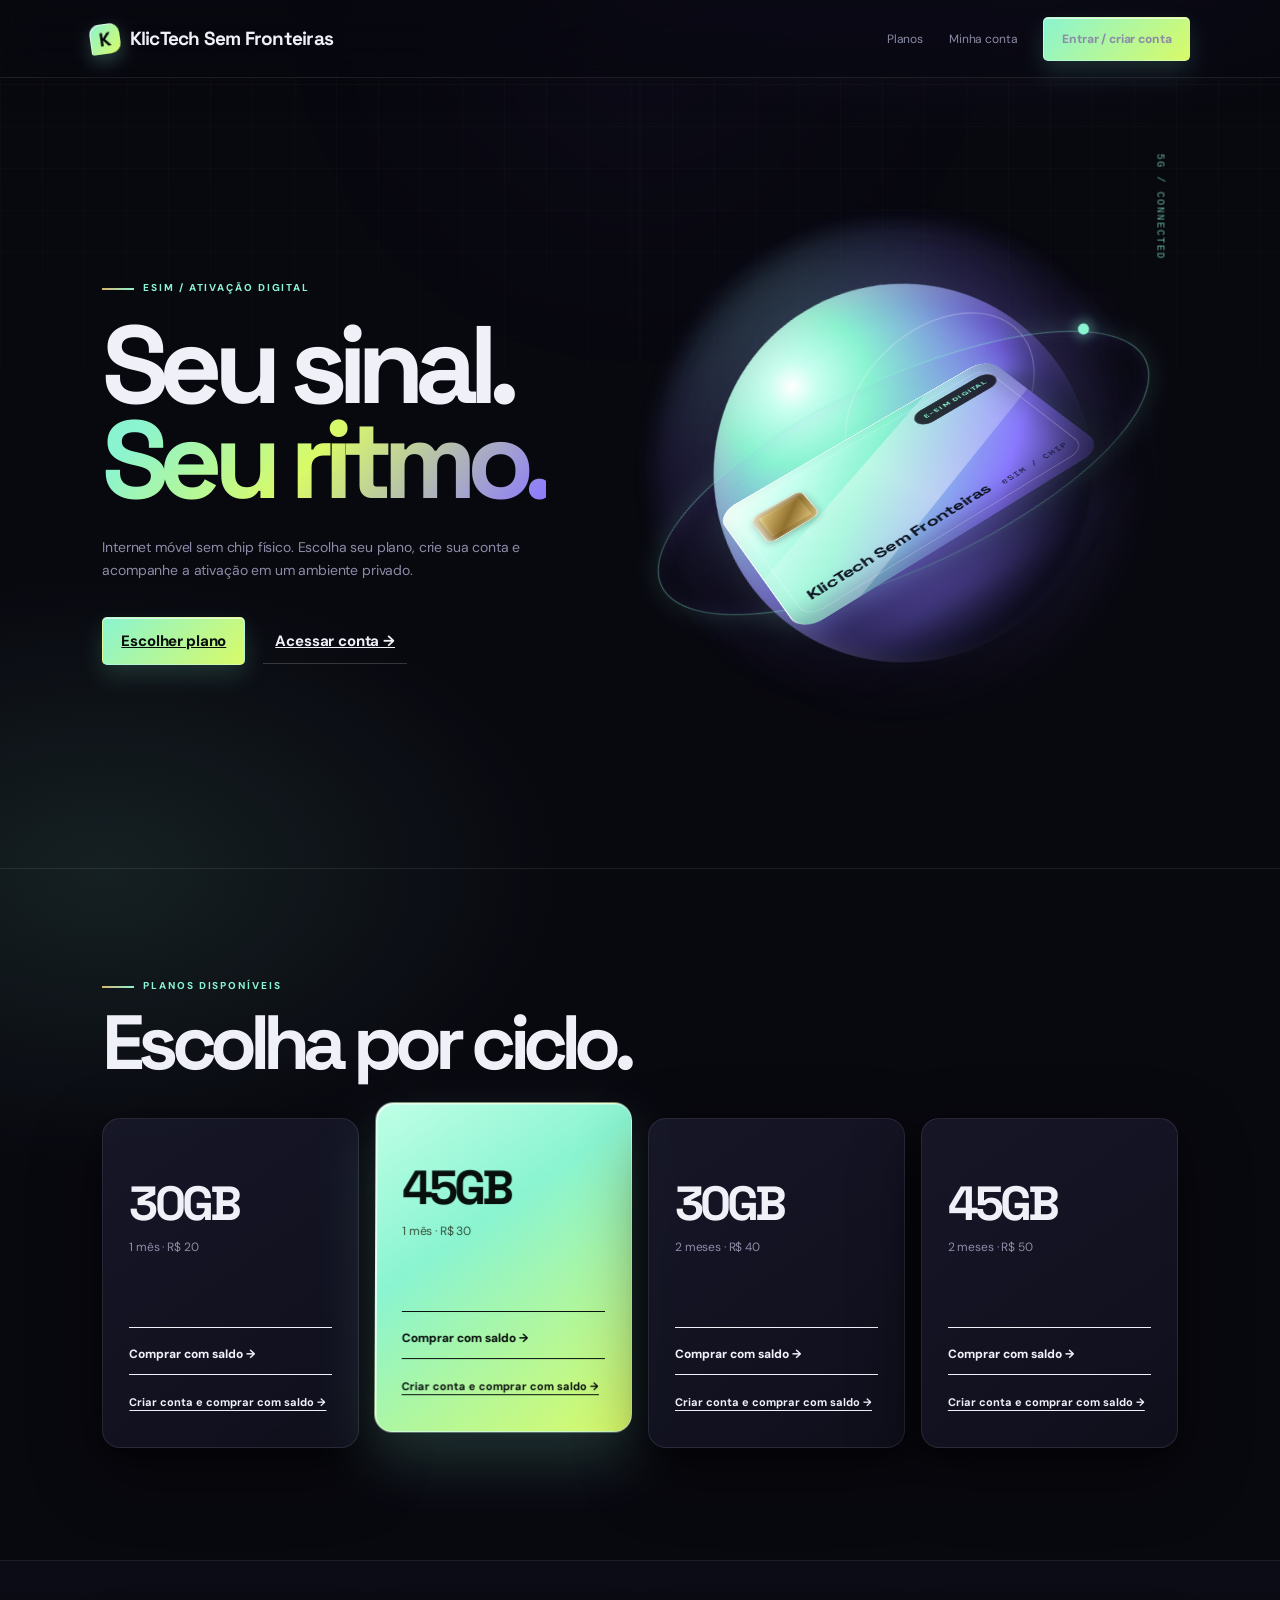
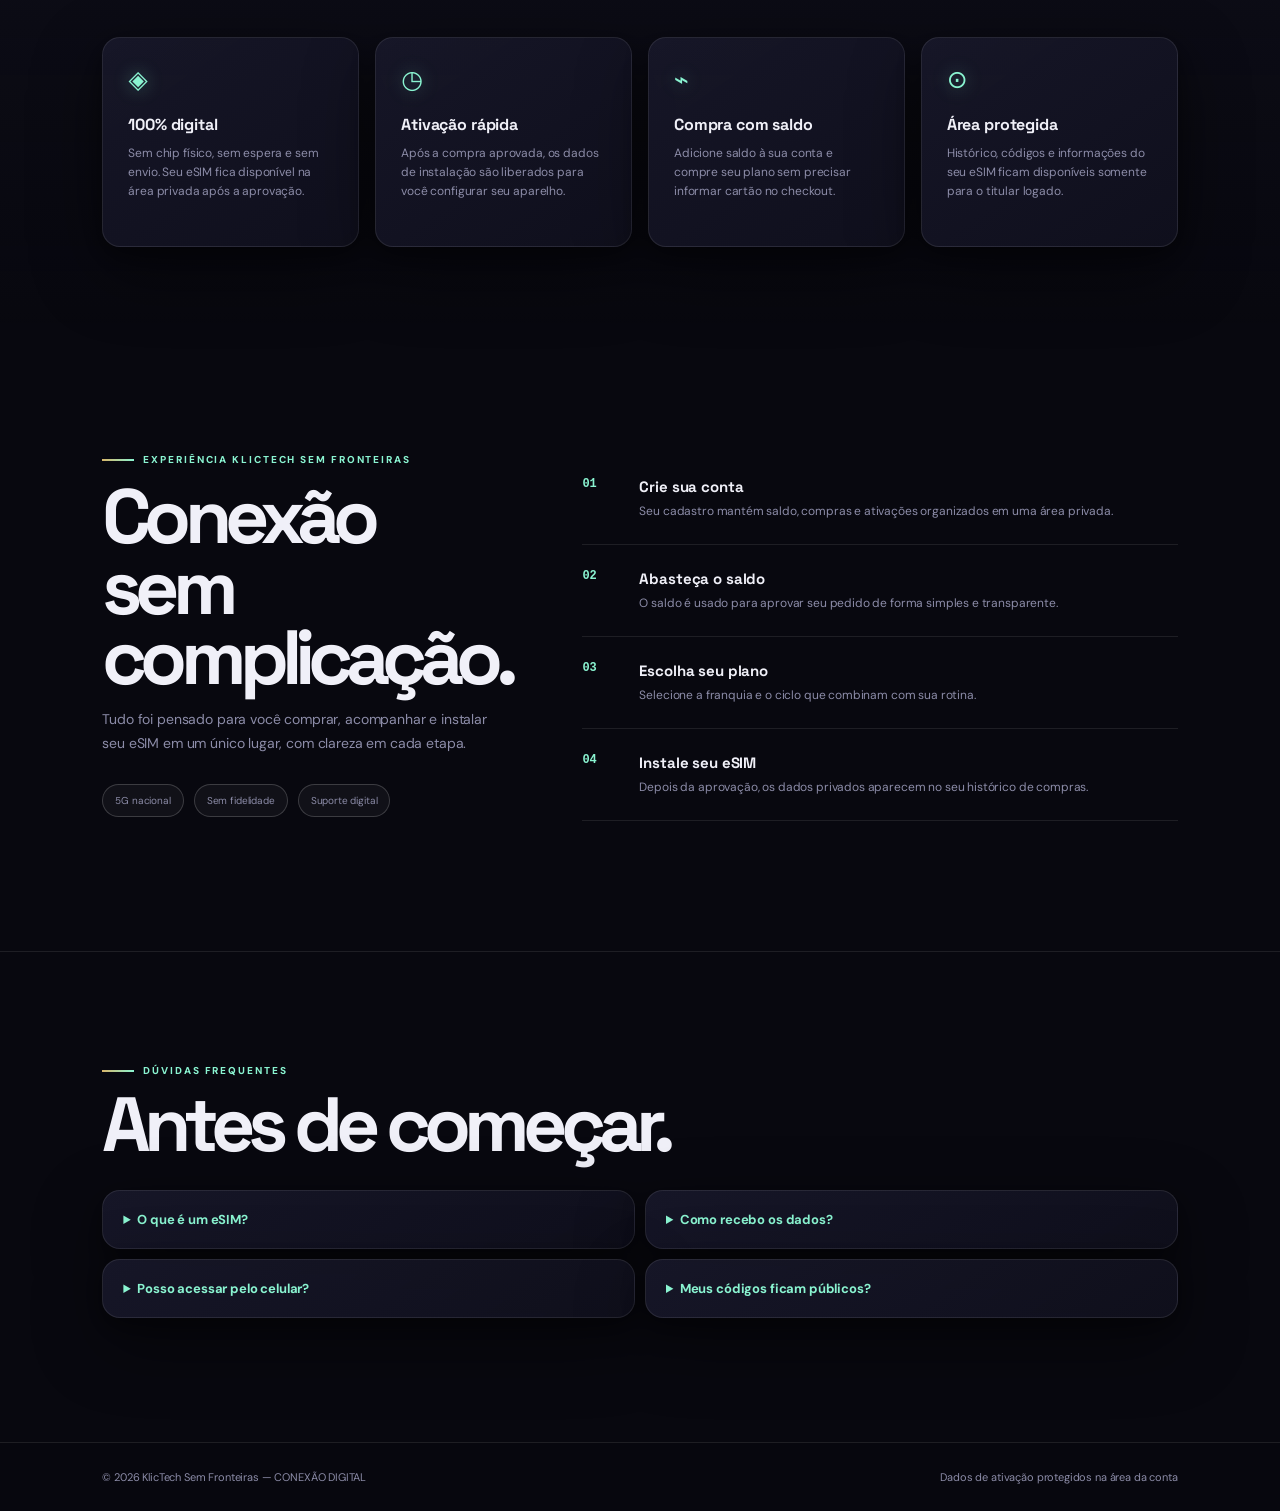
==== static/index.html @ 96c454c0 "Add files via upload" ====
<!doctype html>
<html lang="pt-BR"><head><meta charset="utf-8"><meta name="viewport" content="width=device-width,initial-scale=1"><title>KlicTech Sem Fronteiras — eSIM digital</title><style>
:root{--bg:#070908;--panel:#101511;--line:#283329;--ink:#edf2e7;--muted:#89948a;--acid:#74f7d0;--red:#ff7a9a}*{box-sizing:border-box}body{margin:0;background:radial-gradient(circle at 75% 20%,#283b1833,transparent 35%),var(--bg);color:var(--ink);font:15px Arial,sans-serif;overflow-x:hidden}body:before{content:"";position:fixed;inset:0;pointer-events:none;opacity:.07;background-image:url("data:image/svg+xml,%3Csvg xmlns='http://www.w3.org/2000/svg' width='120' height='120'%3E%3Cfilter id='n'%3E%3CfeTurbulence baseFrequency='.8' numOctaves='3'/%3E%3C/filter%3E%3Crect width='100%25' height='100%25' filter='url(%23n)'/%3E%3C/svg%3E")}a,button{color:inherit}button{cursor:pointer;border:0}.nav{height:76px;border-bottom:1px solid var(--line);display:flex;align-items:center;justify-content:space-between;padding:0 7%;background:#070908df;backdrop-filter:blur(15px);position:sticky;top:0;z-index:3}.brand{font-size:20px;font-weight:800;text-decoration:none}.mark{display:inline-grid;place-items:center;background:var(--acid);color:#070908;width:28px;height:28px;border-radius:8px 8px 8px 2px;margin-right:9px;transform:rotate(-8deg)}.links{display:flex;gap:24px;align-items:center}.links a{font-size:12px;text-decoration:none;color:var(--muted)}.pill,.cta{background:var(--acid);color:#070908;padding:13px 18px;border-radius:5px;font-weight:800}.hero{max-width:1400px;min-height:660px;margin:auto;padding:80px 8%;display:grid;grid-template-columns:.9fr 1.1fr;align-items:center;gap:50px}.kicker{color:var(--acid);font-size:11px;letter-spacing:.18em;font-weight:800}.kicker:before{content:"";display:inline-block;width:26px;height:2px;background:var(--red);vertical-align:middle;margin-right:9px}h1{font-size:clamp(55px,8vw,120px);line-height:.88;letter-spacing:-.09em;margin:26px 0}.hero p{max-width:420px;color:var(--muted);line-height:1.7}.actions{display:flex;gap:13px;margin-top:30px}.ghost{background:none;border-bottom:1px solid var(--ink);padding:12px;font-weight:700}.stage{height:470px;position:relative;display:grid;place-items:center;perspective:1100px}.orb{position:absolute;width:390px;height:390px;border-radius:50%;background:radial-gradient(circle at 30% 25%,#f5ffd7,#d9fa68 18%,#6f9026 62%,#17240b);box-shadow:-25px 35px 70px #0009,inset -20px -30px 50px #0a1308}.orbit{position:absolute;width:490px;height:175px;border:1px solid #b5db8150;border-radius:50%;transform:rotate(-25deg)}.card{width:310px;height:198px;border-radius:19px;background:linear-gradient(135deg,#f8fff0,#cbe862 35%,#729126);position:relative;z-index:1;transform:rotateX(58deg) rotateZ(-28deg) rotateY(-18deg);box-shadow:0 40px 25px #0008,inset 1px 1px #fff;animation:float 5s ease-in-out infinite}.chip{position:absolute;left:25px;top:35px;width:60px;height:50px;border:1px solid #203508aa;border-radius:9px;background:#b5cf6b;box-shadow:inset 0 0 0 7px #293c0a30}.card strong{position:absolute;bottom:24px;left:25px;color:#142009;font-size:19px}.card small{position:absolute;right:22px;bottom:25px;color:#1f2f0b}.tag{position:absolute;top:21px;right:12px;background:#10140b;color:var(--acid);padding:7px 10px;border-radius:99px;font-size:9px;font-weight:800}.plans{border-top:1px solid var(--line);padding:85px 8%;max-width:1400px;margin:auto}.plans h2{font-size:clamp(42px,6vw,76px);letter-spacing:-.08em;margin:15px 0 40px}.grid{display:grid;grid-template-columns:repeat(4,1fr);gap:12px}.plan{min-height:250px;padding:22px;background:var(--panel);border:1px solid var(--line);display:flex;flex-direction:column;justify-content:space-between}.plan.featured{background:var(--acid);color:#070908;transform:translateY(-14px)}.plan h3{font-size:38px;letter-spacing:-.08em;margin:28px 0 3px}.plan span{color:var(--muted);font-size:12px}.featured span{color:#43501d}.buy{background:none;border-top:1px solid currentColor;padding:14px 0;text-align:left;font-weight:800}.external-buy{display:block;margin-top:8px;color:inherit;font-size:11px;text-decoration:underline;text-underline-offset:4px}.foot{padding:25px 8%;border-top:1px solid var(--line);color:var(--muted);font-size:11px;display:flex;justify-content:space-between}@keyframes float{50%{transform:rotateX(58deg) rotateZ(-28deg) rotateY(-18deg) translateY(-18px)}}@media(max-width:800px){.hero{grid-template-columns:1fr;padding-top:55px}.stage{order:-1;transform:scale(.8);margin:-50px 0}.grid{grid-template-columns:repeat(2,1fr)}.links a{display:none}}@media(max-width:500px){.grid{grid-template-columns:1fr}.plan.featured{transform:none}.foot{display:block;line-height:2}}
</style>
<style>
.modal-bg{position:fixed;inset:0;z-index:20;display:none;place-items:center;padding:20px;background:rgba(0,0,0,.58);backdrop-filter:blur(11px)}
.modal-bg.open{display:grid}.modal{width:min(94vw,470px);max-height:92vh;overflow:auto;background:rgba(16,21,17,.96);border:1px solid #b5db8166;border-radius:18px;padding:28px;box-shadow:0 30px 90px #000b;position:relative;animation:pop .2s ease-out}.close{position:absolute;right:16px;top:12px;background:none;color:var(--muted);font-size:26px}.modal h2{font-size:30px;letter-spacing:-.06em;margin:12px 0 7px}.modal p{color:var(--muted);line-height:1.5;font-size:13px}.tabs{display:flex;gap:20px;border-bottom:1px solid var(--line);margin:20px 0 16px}.tab{background:none;padding:10px 0;color:var(--muted);font-weight:800;border-bottom:2px solid transparent}.tab.active{color:var(--acid);border-color:var(--acid)}.auth-form{display:grid;gap:9px}.auth-form label{font-size:11px;color:var(--muted);font-weight:700;margin-top:4px}.auth-form input{width:100%;padding:13px;background:#080b09;border:1px solid var(--line);border-radius:5px;color:var(--ink);outline:0}.auth-form input:focus{border-color:var(--acid)}.auth-form button{padding:14px;background:var(--acid);color:#070908;font-weight:800;border-radius:5px;margin-top:8px}.auth-error{display:none;color:var(--red)!important;margin:10px 0 0}.client-dashboard{display:none}.client-dashboard .balance{padding:15px;background:#080b09;border:1px solid var(--line);color:var(--acid);font-size:21px;font-weight:800}.client-dashboard .purchase{border-top:1px solid var(--line);padding:15px 0}.client-dashboard .codes{margin-top:10px;background:#080b09;padding:12px;overflow:auto;font:11px monospace;color:var(--acid)}.account-link{color:var(--acid);font-size:12px;font-weight:800;background:none;padding:0}@keyframes pop{from{opacity:0;transform:translateY(10px) scale(.98)}to{opacity:1;transform:none}}@media(max-width:500px){.modal{padding:22px}}
</style>

<style>
.client-dashboard{display:none}.modal.client-logged{width:min(96vw,980px);padding:0;background:#0d120e}.modal.client-logged .kicker,.modal.client-logged #client-modal-title,.modal.client-logged #client-modal-desc{display:none}.client-shell{min-height:520px}.client-topbar{display:flex;align-items:center;justify-content:space-between;gap:18px;padding:20px 25px;border-bottom:1px solid var(--line);background:rgba(217,250,104,.06)}.client-brandline{display:flex;align-items:center;gap:12px}.client-avatar{width:42px;height:42px;border-radius:50%;background:var(--acid);color:#070908;display:grid;place-items:center;font-weight:800}.client-topbar h2{font-size:18px;margin:0}.client-topbar small{color:var(--muted)}.client-balance-top{background:#070908;border:1px solid #b5db8155;border-radius:9px;padding:9px 14px;text-align:right}.client-balance-top small{display:block;font-size:10px}.client-balance-top strong{color:var(--acid);font-size:20px}.client-logout{background:none;color:var(--muted);font-size:11px;font-weight:800}.client-content{padding:25px}.client-welcome{display:flex;align-items:end;justify-content:space-between;margin-bottom:20px}.client-welcome h3{font-size:27px;letter-spacing:-.06em;margin:3px 0}.client-welcome p{color:var(--muted);margin:0;font-size:12px}.client-action{background:var(--acid);color:#070908;padding:11px 14px;border-radius:5px;font-size:11px;font-weight:800}.client-stats{display:grid;grid-template-columns:repeat(3,1fr);gap:12px;margin-bottom:24px}.client-stat{background:#111811;border:1px solid var(--line);padding:16px;border-radius:9px}.client-stat small{display:block;color:var(--muted);font-size:10px;text-transform:uppercase;letter-spacing:.08em}.client-stat strong{display:block;font-size:22px;margin-top:9px}.client-stat strong.acid{color:var(--acid)}.client-section-title{display:flex;justify-content:space-between;align-items:center;border-bottom:1px solid var(--line);padding-bottom:12px}.client-section-title h4{margin:0;font-size:15px}.client-section-title span{color:var(--muted);font-size:11px}.client-history{display:grid;gap:10px;margin-top:10px}.client-purchase-card{background:#111811;border:1px solid var(--line);border-radius:9px;padding:16px}.client-purchase-head{display:flex;justify-content:space-between;gap:12px}.client-purchase-head b{font-size:14px}.client-status{color:var(--acid);font-size:10px;font-weight:800}.client-purchase-meta{display:flex;flex-wrap:wrap;gap:16px;color:var(--muted);font-size:11px;margin:12px 0}.client-purchase-meta b{color:var(--ink)}.client-private-data{border-top:1px solid var(--line);padding-top:12px;margin-top:10px}.client-private-data summary{cursor:pointer;color:var(--acid);font-size:11px;font-weight:800}.client-codes{background:#070908;border:1px solid var(--line);border-radius:5px;padding:12px;margin-top:10px;font:11px/1.6 monospace;color:var(--acid);overflow:auto}.client-empty{border:1px dashed var(--line);padding:25px;text-align:center;color:var(--muted);font-size:12px}.client-close{position:absolute;right:16px;top:12px;z-index:2;background:none;color:var(--muted);font-size:26px}@media(max-width:650px){.modal.client-logged{width:96vw}.client-topbar{padding:16px;align-items:flex-start}.client-balance-top{padding:7px 9px}.client-balance-top strong{font-size:16px}.client-content{padding:18px 16px}.client-welcome{display:block}.client-action{display:inline-block;margin-top:14px}.client-stats{grid-template-columns:1fr}.client-topbar small{display:none}}
</style>
<style>
.client-layout{display:grid;grid-template-columns:190px 1fr;min-height:560px}.client-side{background:#090d0a;border-right:1px solid var(--line);padding:20px 12px}.client-side-title{font-size:10px;color:var(--muted);letter-spacing:.14em;margin:3px 10px 15px}.client-nav{display:grid;gap:5px}.client-nav button{background:none;color:var(--muted);padding:11px 10px;text-align:left;border-radius:5px;font-size:11px;font-weight:700}.client-nav button:hover,.client-nav button.active{background:#1a2616;color:var(--acid)}.client-main{min-width:0}.client-panel{display:none}.client-panel.active{display:block}.client-topbar{position:relative}.client-subtitle{font-size:12px;color:var(--muted);line-height:1.5}.client-list-row{display:flex;justify-content:space-between;gap:12px;border-bottom:1px solid var(--line);padding:14px 0;font-size:12px}.client-list-row small{color:var(--muted)}.client-settings{display:grid;gap:10px;max-width:500px}.client-settings label{font-size:11px;color:var(--muted);font-weight:700}.client-settings input{padding:12px;background:#070908;border:1px solid var(--line);border-radius:5px;color:var(--ink)}.client-muted-box{background:#111811;border:1px solid var(--line);padding:17px;border-radius:8px;color:var(--muted);font-size:12px;line-height:1.6}@media(max-width:650px){.client-layout{grid-template-columns:1fr}.client-side{border-right:0;border-bottom:1px solid var(--line);padding:10px 12px}.client-side-title{display:none}.client-nav{display:flex;overflow:auto}.client-nav button{white-space:nowrap}.client-content{padding:18px 16px}}
</style><style>
/* index pública expandida */
.info-band{border-top:1px solid var(--line);background:#0b100c;padding:55px 8%}.info-grid{max-width:1240px;margin:auto;display:grid;grid-template-columns:repeat(4,1fr);gap:14px}.info-card{border:1px solid var(--line);padding:21px;background:#101611;border-radius:9px}.info-card .icon{font-size:25px;color:var(--acid);margin-bottom:18px}.info-card h3{margin:0 0 9px;font-size:16px}.info-card p{margin:0;color:var(--muted);font-size:12px;line-height:1.6}.story{max-width:1240px;margin:auto;padding:90px 8%;display:grid;grid-template-columns:.75fr 1.25fr;gap:70px}.story h2{font-size:clamp(38px,5vw,65px);line-height:.92;letter-spacing:-.08em;margin:15px 0}.story-copy{color:var(--muted);line-height:1.7;font-size:14px}.step-list{display:grid;gap:19px}.step-item{display:grid;grid-template-columns:42px 1fr;gap:15px;border-bottom:1px solid var(--line);padding-bottom:17px}.step-no{color:var(--acid);font:12px monospace}.step-item h3{margin:0 0 6px;font-size:15px}.step-item p{margin:0;color:var(--muted);font-size:12px;line-height:1.5}.faq{border-top:1px solid var(--line);padding:78px 8%;max-width:1240px;margin:auto}.faq h2{font-size:clamp(38px,5vw,62px);letter-spacing:-.08em;margin:12px 0 30px}.faq-grid{display:grid;grid-template-columns:1fr 1fr;gap:10px}.faq details{background:#101611;border:1px solid var(--line);padding:16px;border-radius:7px}.faq summary{cursor:pointer;font-weight:700;font-size:13px}.faq details p{color:var(--muted);font-size:12px;line-height:1.6;margin:13px 0 0}.trust{display:flex;flex-wrap:wrap;gap:10px;margin-top:28px}.trust span{border:1px solid var(--line);padding:9px 12px;border-radius:99px;color:var(--muted);font-size:10px}
/* área logada ocupando a index inteira */
.client-app{display:none;position:fixed;inset:0;z-index:50;background:#080c09;color:var(--ink);overflow:auto}.client-app.open{display:block}.client-app-shell{min-height:100%;display:grid;grid-template-columns:235px 1fr}.client-app-side{background:#0b110c;border-right:1px solid var(--line);padding:22px 14px;display:flex;flex-direction:column}.client-app-logo{font-weight:800;font-size:19px;margin:0 10px 38px}.client-app-logo span{display:inline-grid;place-items:center;background:var(--acid);color:#070908;width:27px;height:27px;border-radius:8px 8px 8px 2px;margin-right:8px}.client-app-side small{color:var(--muted);font-size:9px;letter-spacing:.15em;margin:0 10px 12px}.client-app-nav{display:grid;gap:5px}.client-app-nav button{background:none;text-align:left;color:var(--muted);padding:12px 11px;border-radius:6px;font-size:12px;font-weight:700}.client-app-nav button:hover,.client-app-nav button.active{background:#1a2817;color:var(--acid)}.client-app-exit{margin-top:auto;background:none;color:var(--muted);text-align:left;padding:12px 11px;font-weight:700}.client-app-main{min-width:0}.client-app-top{height:78px;border-bottom:1px solid var(--line);display:flex;align-items:center;justify-content:space-between;padding:0 4%;gap:16px;background:#0b100ce8;backdrop-filter:blur(14px);position:sticky;top:0;z-index:2}.client-app-top h2{font-size:17px;margin:0}.client-app-top small{color:var(--muted);font-size:11px}.client-app-top-right{display:flex;align-items:center;gap:15px}.client-app-balance{background:#050705;border:1px solid #b5db8155;border-radius:7px;padding:8px 13px;text-align:right}.client-app-balance small{display:block;font-size:9px}.client-app-balance strong{display:block;color:var(--acid);font-size:18px;margin-top:4px}.client-app-avatar{width:35px;height:35px;border-radius:50%;display:grid;place-items:center;background:var(--acid);color:#070908;font-weight:800}.client-app-main-content{padding:45px 5%;max-width:1250px}.app-panel{display:none}.app-panel.active{display:block}.app-hero{display:flex;justify-content:space-between;gap:20px;align-items:end;margin-bottom:25px}.app-hero h1{font-size:clamp(38px,5vw,65px);line-height:.9;letter-spacing:-.08em;margin:10px 0}.app-hero p{color:var(--muted);font-size:13px;margin:0}.app-cta{background:var(--acid);color:#070908;padding:12px 15px;border-radius:5px;font-size:11px;font-weight:800}.app-stat-grid{display:grid;grid-template-columns:repeat(3,1fr);gap:12px;margin-bottom:34px}.app-stat{background:#101711;border:1px solid var(--line);padding:19px;border-radius:8px}.app-stat small{color:var(--muted);font-size:10px;text-transform:uppercase;letter-spacing:.1em}.app-stat strong{display:block;margin-top:12px;font-size:25px}.app-stat .acid{color:var(--acid)}.app-heading{border-bottom:1px solid var(--line);padding-bottom:13px;display:flex;justify-content:space-between}.app-heading h3{margin:0;font-size:16px}.app-heading span{font-size:11px;color:var(--muted)}.app-history{display:grid;gap:11px;margin-top:11px}.app-order{background:#101711;border:1px solid var(--line);border-radius:8px;padding:17px}.app-order-head{display:flex;justify-content:space-between;gap:15px}.app-order-head b{font-size:14px}.app-approved{color:var(--acid);font-size:10px;font-weight:800}.app-order-meta{display:flex;gap:28px;flex-wrap:wrap;color:var(--muted);font-size:11px;margin:14px 0}.app-order-meta b{color:var(--ink);display:block;margin-top:4px}.app-order details{border-top:1px solid var(--line);padding-top:12px}.app-order summary{color:var(--acid);cursor:pointer;font-size:11px;font-weight:800}.app-codes{background:#050705;padding:13px;margin-top:10px;color:var(--acid);font:11px/1.6 monospace;overflow:auto}.app-empty{padding:30px;border:1px dashed var(--line);text-align:center;color:var(--muted);font-size:12px}.app-settings{display:grid;gap:10px;max-width:500px}.app-settings label{color:var(--muted);font-size:11px;font-weight:700}.app-settings input{background:#050705;color:var(--ink);border:1px solid var(--line);padding:12px;border-radius:5px}.app-note{background:#101711;border:1px solid var(--line);padding:17px;color:var(--muted);font-size:12px;line-height:1.6;border-radius:7px}
@media(max-width:800px){.info-grid{grid-template-columns:1fr 1fr}.story{grid-template-columns:1fr;gap:30px}.faq-grid{grid-template-columns:1fr}.client-app-shell{grid-template-columns:1fr}.client-app-side{padding:10px 14px;display:block;border-right:0;border-bottom:1px solid var(--line);position:sticky;top:0;z-index:3}.client-app-logo{display:none}.client-app-side small{display:none}.client-app-nav{display:flex;overflow:auto}.client-app-nav button{white-space:nowrap;padding:9px 12px}.client-app-exit{position:absolute;right:10px;top:8px;padding:9px}.client-app-top{height:70px}.app-stat-grid{grid-template-columns:1fr}.app-hero{display:block}.app-cta{display:inline-block;margin-top:15px}}
@media(max-width:500px){.info-grid{grid-template-columns:1fr}.story,.faq{padding:60px 7%}.client-app-main-content{padding:28px 18px}.client-app-top h2{font-size:14px}.client-app-top-right{gap:7px}.client-app-balance{padding:7px 8px}.client-app-balance strong{font-size:15px}.client-app-top small{display:none}}
</style><style>.ddd-slot{display:inline-block;margin:8px 6px 0 0;padding:8px 11px;border:1px solid var(--acid);border-radius:999px;background:transparent;color:var(--acid);cursor:pointer;font-weight:800}.ddd-slot:hover{background:var(--acid);color:#071006}.app-buy-grid{display:grid;grid-template-columns:repeat(2,1fr);gap:12px;margin-top:22px}.app-buy-card{background:#101711;border:1px solid var(--line);padding:18px;border-radius:8px}.app-buy-card.featured{background:var(--acid);color:#070908}.app-buy-card small{font:10px monospace;color:var(--muted)}.app-buy-card.featured small{color:#43501d}.app-buy-card h3{font-size:32px;letter-spacing:-.07em;margin:25px 0 2px}.app-buy-card p{color:var(--muted);font-size:11px}.app-buy-card.featured p{color:#43501d}.app-buy-card strong{display:block;font-size:20px;margin:18px 0}.app-buy-card button{width:100%;padding:11px;background:none;border-top:1px solid currentColor;text-align:left;font-weight:800}.app-buy-card button:hover{color:var(--red)}@media(max-width:600px){.app-buy-grid{grid-template-columns:1fr}}</style><style>.wallet-btn{background:var(--acid);color:#070908;border-radius:5px;padding:9px 12px;font-size:10px;font-weight:800}.wallet-modal{position:fixed;inset:0;z-index:80;display:none;place-items:center;padding:20px;background:#000b;backdrop-filter:blur(8px)}.wallet-modal.open{display:grid}.wallet-box{width:min(94vw,440px);background:#111811;border:1px solid #b5db8166;border-radius:12px;padding:25px;position:relative;box-shadow:0 30px 80px #000}.wallet-box h2{margin:0 0 8px;font-size:25px;letter-spacing:-.06em}.wallet-box p{color:var(--muted);font-size:12px;line-height:1.5}.wallet-box label{display:block;color:var(--muted);font-size:11px;font-weight:700;margin:17px 0 7px}.wallet-box input{width:100%;padding:13px;background:#070908;border:1px solid var(--line);color:var(--ink);border-radius:5px}.wallet-box button.primary{margin-top:12px;width:100%;background:var(--acid);color:#070908;padding:13px;font-weight:800;border-radius:5px}.wallet-close{position:absolute;right:14px;top:10px;background:none;color:var(--muted);font-size:24px}.pix-result{display:none;margin-top:18px}.pix-result code{display:block;background:#070908;border:1px solid var(--line);padding:12px;color:var(--acid);font:10px/1.5 monospace;word-break:break-all}.copy-pix{background:var(--line);color:var(--ink);padding:10px;margin-top:8px;font-size:11px;font-weight:800}.wallet-error{color:var(--red)!important}.wallet-success{color:var(--acid)!important}</style><style>.app-guide{border-top:1px solid var(--line);margin-top:14px;padding-top:14px}.app-guide h4{margin:0 0 12px;color:var(--acid)}.app-guide-grid{display:grid;grid-template-columns:repeat(2,1fr);gap:8px}.app-guide-step{border:1px solid var(--line);padding:10px;border-radius:6px}.app-guide-step b{display:block;margin-bottom:7px}.app-guide-step small{display:block;color:var(--muted);line-height:1.5;margin-top:5px}.app-install-note{background:#2e2714;color:#ffdd7d;border:1px solid #715b23;padding:12px;border-radius:6px;font-size:11px;line-height:1.5;margin-top:10px}@media(max-width:650px){.app-guide-grid{grid-template-columns:1fr}}</style><style>
/* Cards de planos: altura e controles uniformes em todos os ciclos */
.plans .grid{align-items:stretch}
.plans .plan{min-height:318px;height:100%;display:flex;flex-direction:column;justify-content:flex-start;overflow:hidden}
.plans .plan h3{margin-bottom:5px}
.plans .plan span{display:block;min-height:30px}
.plans .plan .buy{display:block;width:100%;margin-top:auto;min-height:48px;background:transparent!important;color:inherit!important;border:0;border-top:1px solid currentColor;padding:15px 0 8px;text-align:left;font:inherit;font-size:12px;font-weight:800;line-height:1.35;white-space:normal}
.plans .plan .external-buy{display:block;width:100%;min-height:42px;margin:0;background:transparent!important;color:inherit!important;border:0!important;border-top:1px solid currentColor!important;padding:9px 0 0!important;text-align:left;font:inherit;font-size:11px;font-weight:700;line-height:1.3;white-space:normal;text-decoration:underline;text-underline-offset:4px;appearance:none;-webkit-appearance:none}
.plans .plan .buy:hover,.plans .plan .external-buy:hover{opacity:.72}
.card .tag{z-index:3}
@media(max-width:800px){.plans .plan{min-height:290px}}
@media(max-width:500px){.plans .plan{min-height:250px}.plans .plan .buy{min-height:44px}.plans .plan .external-buy{min-height:40px}}
</style><style>
/* Cyberpunk matrix layer, kept behind content for readability */
body:after{content:"";position:fixed;inset:0;pointer-events:none;z-index:0;opacity:.12;background:linear-gradient(rgba(0,255,156,.11) 1px,transparent 1px),linear-gradient(90deg,rgba(0,255,156,.08) 1px,transparent 1px),radial-gradient(circle at 50% 0,rgba(0,255,156,.16),transparent 58%);background-size:32px 32px,32px 32px,100% 100%;mask-image:linear-gradient(to bottom,black,transparent 88%);animation:matrixDrift 18s linear infinite}
body>*{position:relative;z-index:1}.client-app{isolation:isolate}.client-app:before{content:"";position:absolute;inset:0;pointer-events:none;opacity:.16;background:linear-gradient(rgba(141,255,36,.11) 1px,transparent 1px),linear-gradient(90deg,rgba(141,255,36,.07) 1px,transparent 1px);background-size:28px 28px;mask-image:linear-gradient(to bottom,black,transparent 90%)}
@keyframes matrixDrift{to{background-position:0 32px,32px 0,0 0}}
.theme-toggle{background:#101a31;color:var(--ink);border:1px solid var(--line);border-radius:99px;padding:9px 12px;font-size:11px;font-weight:800;cursor:pointer}.theme-toggle:hover{border-color:var(--acid);color:var(--acid)}
body.light-mode{--bg:#eef4ed;--panel:#ffffff;--line:#b9c9bb;--ink:#142019;--muted:#52635a;background:linear-gradient(135deg,#eef4ed,#dceadd)}body.light-mode:before{opacity:.04}body.light-mode:after{opacity:.08;background:linear-gradient(rgba(0,110,80,.12) 1px,transparent 1px),linear-gradient(90deg,rgba(0,110,80,.08) 1px,transparent 1px),radial-gradient(circle at 50% 0,rgba(0,130,90,.12),transparent 58%)}body.light-mode .nav,body.light-mode .client-app-top{background:#eef4ede8;color:var(--ink)}body.light-mode .client-app{background:#eef4ed;color:var(--ink)}body.light-mode .client-app-side{background:#e2eee3}body.light-mode .app-stat,body.light-mode .app-order,body.light-mode .app-buy-card{background:#fff;border-color:#b9c9bb;color:var(--ink)}body.light-mode .client-app-balance{background:#fff}body.light-mode .app-note,body.light-mode .app-install-note{background:#fff8da;color:#5a4a18}
</style><link rel="preconnect" href="https://fonts.googleapis.com">
<link rel="preconnect" href="https://fonts.gstatic.com" crossorigin>
<link href="https://fonts.googleapis.com/css2?family=DM+Sans:wght@400;500;600;700;800&family=Space+Grotesk:wght@400;500;600;700&display=swap" rel="stylesheet">
<link rel="stylesheet" href="/static/klicktech-3d.css">
</head><body><div class="client-app" id="client-app"><div class="client-app-shell"><aside class="client-app-side"><div class="client-app-logo"><span>K</span>KlicTech Sem Fronteiras</div><small>MINHA CONTA</small><nav class="client-app-nav"><button class="active" onclick="switchAppPanel('app-home',this)">⌂ Início</button><button onclick="switchAppPanel('app-history',this)">▤ Histórico</button><button onclick="switchAppPanel('app-activations',this)">⌁ Ativações</button><button onclick="switchAppPanel('app-buy',this)">＋ Comprar plano</button><button onclick="switchAppPanel('app-settings',this)">⚙ Configurações</button><button onclick="switchAppPanel('app-help',this)">? Ajuda</button></nav><button class="client-app-exit" onclick="logoutFullClient()">Sair da conta</button></aside><main class="client-app-main"><header class="client-app-top"><div><h2>Área do cliente</h2><small>Gerencie sua conexão KlicTech Sem Fronteiras</small></div><div class="client-app-top-right"><button id="theme-toggle" class="theme-toggle" onclick="toggleTheme()">☼ Dia</button><div class="client-app-balance"><small>SALDO DISPONÍVEL</small><strong id="app-balance">R$ 0,00</strong></div><button class="wallet-btn" onclick="openWallet()">+ Adicionar saldo</button><div class="client-app-avatar" id="app-avatar">K</div></div></header><div class="client-app-main-content"><section class="app-panel active" id="app-home"><div class="app-hero"><div><p>Visão geral da sua conta</p><h1>Olá, <span id="app-first-name"></span>.</h1><p>Veja seus pedidos, ativações e saldo em um só lugar.</p></div><a class="app-cta" href="#" onclick="switchAppPanel('app-buy',document.querySelector('.client-app-nav button:nth-child(4)'));return false">Comprar novo plano →</a></div><div class="app-stat-grid"><div class="app-stat"><small>Saldo em conta</small><strong class="acid" id="app-balance-card">R$ 0,00</strong></div><div class="app-stat"><small>Pedidos aprovados</small><strong id="app-order-count">0</strong></div><div class="app-stat"><small>Status da conta</small><strong class="acid">Ativa</strong></div></div><div class="app-heading"><h3>Últimas compras</h3><span id="app-history-label">Atualizado agora</span></div><div class="app-history" id="app-home-list"></div></section><section class="app-panel" id="app-history"><div class="app-heading"><h3>Histórico de compras</h3><span>Todos os pedidos</span></div><p class="client-subtitle">Consulte seus planos, valores, datas e dados de instalação.</p><div class="app-history" id="app-history-list"></div></section><section class="app-panel" id="app-activations"><div class="app-heading"><h3>Minhas ativações</h3><span>eSIM digital</span></div><p class="client-subtitle">Os dados privados aparecem somente após uma compra aprovada.</p><div class="app-history" id="app-activation-list"></div></section><section class="app-panel" id="app-buy"><div class="app-heading"><h3>Comprar novo plano</h3><span>Use seu saldo</span></div><p class="client-subtitle">Escolha seu próximo plano sem sair da sua conta.</p><div class="app-buy-grid"><article class="app-buy-card"><small>01 / 30GB</small><h3>30GB</h3><p>1 mês de internet móvel</p><strong>R$ 20</strong><button onclick="buyInsideClient('30GB · 1 mês',20)">Comprar com saldo →</button></article><article class="app-buy-card featured"><small>02 / 45GB · MAIS DADOS</small><h3>45GB</h3><p>1 mês de internet móvel</p><strong>R$ 30</strong><button onclick="buyInsideClient('45GB · 1 mês',30)">Comprar com saldo →</button></article><article class="app-buy-card"><small>03 / 30GB</small><h3>30GB</h3><p>2 meses de internet móvel</p><strong>R$ 40</strong><button onclick="buyInsideClient('30GB · 2 meses',40)">Comprar com saldo →</button></article><article class="app-buy-card"><small>04 / 45GB</small><h3>45GB</h3><p>2 meses de internet móvel</p><strong>R$ 50</strong><button onclick="buyInsideClient('45GB · 2 meses',50)">Comprar com saldo →</button></article></div><p id="app-buy-message" class="client-subtitle"></p></section><section class="app-panel" id="app-settings"><div class="app-heading"><h3>Configurações</h3><span>Dados da conta</span></div><div class="app-profile-card"><div class="app-profile-avatar" id="app-profile-avatar">K</div><div><small>IDENTIFICAÇÃO DA CONTA</small><strong id="app-public-id">ID não disponível</strong><span>Seu ID é usado no atendimento.</span></div></div><form id="profile-form" class="app-settings" enctype="multipart/form-data"><label>Nome completo</label><input id="app-name" name="name"><label>E-mail</label><input id="app-email" disabled><label>Foto de perfil</label><input id="app-photo" name="photo" type="file" accept="image/*"><button class="app-cta" type="submit">Salvar perfil</button><div id="profile-message" class="app-note">Para alterar dados de acesso ou solicitar suporte, entre em contato com a equipe KlicTech Sem Fronteiras.</div></div></form></section><section class="app-panel" id="app-help"><div class="app-heading"><h3>Ajuda</h3><span>Suporte KlicTech Sem Fronteiras</span></div><div class="app-note">Precisa de ajuda com saldo, compra ou instalação? Informe o e-mail da conta e o número do pedido ao suporte. Nunca envie códigos em áreas públicas.</div></section></div></main></div></div><header class="nav"><a class="brand" href="/"><span class="mark">K</span>KlicTech Sem Fronteiras</a><nav class="links"><a href="#planos">Planos</a><a href="#" onclick="openClientModal('login');return false">Minha conta</a><a class="pill" href="#" onclick="openClientModal('login');return false">Entrar / criar conta</a></nav></header><main><section class="hero"><div><div class="kicker">eSIM / ativação digital</div><h1>Seu sinal.<br><span style="color:var(--acid)">Seu ritmo.</span></h1><p>Internet móvel sem chip físico. Escolha seu plano, crie sua conta e acompanhe a ativação em um ambiente privado.</p><div class="actions"><a class="cta" href="#planos">Escolher plano</a><a class="ghost" href="#" onclick="openClientModal('login');return false">Acessar conta →</a></div></div><div class="stage" aria-label="Ilustração 3D de um eSIM"><div class="orb"></div><div class="orbit"></div><div class="card"><div class="tag">E-SIM DIGITAL</div><div class="chip"></div><strong>KlicTech Sem Fronteiras</strong><small>eSIM / CHIP</small></div></div></section><section class="plans" id="planos"><div class="kicker">Planos disponíveis</div><h2>Escolha por ciclo.</h2><div class="grid"><article class="plan"><div><h3>30GB</h3><span>1 mês · R$ 20</span></div><button class="buy" onclick="buy('30GB · 1 mês')">Comprar com saldo →</button><button class="external-buy" onclick="buy('30GB · 1 mês')">Criar conta e comprar com saldo →</button></article><article class="plan featured"><div><h3>45GB</h3><span>1 mês · R$ 30</span></div><button class="buy" onclick="buy('45GB · 1 mês')">Comprar com saldo →</button><button class="external-buy" onclick="buy('45GB · 1 mês')">Criar conta e comprar com saldo →</button></article><article class="plan"><div><h3>30GB</h3><span>2 meses · R$ 40</span></div><button class="buy" onclick="buy('30GB · 2 meses')">Comprar com saldo →</button><button class="external-buy" onclick="buy('30GB · 2 meses')">Criar conta e comprar com saldo →</button></article><article class="plan"><div><h3>45GB</h3><span>2 meses · R$ 50</span></div><button class="buy" onclick="buy('45GB · 2 meses')">Comprar com saldo →</button><button class="external-buy" onclick="buy('45GB · 2 meses')">Criar conta e comprar com saldo →</button></article></div></section><section class="info-band"><div class="info-grid"><article class="info-card"><div class="icon">◈</div><h3>100% digital</h3><p>Sem chip físico, sem espera e sem envio. Seu eSIM fica disponível na área privada após a aprovação.</p></article><article class="info-card"><div class="icon">◷</div><h3>Ativação rápida</h3><p>Após a compra aprovada, os dados de instalação são liberados para você configurar seu aparelho.</p></article><article class="info-card"><div class="icon">⌁</div><h3>Compra com saldo</h3><p>Adicione saldo à sua conta e compre seu plano sem precisar informar cartão no checkout.</p></article><article class="info-card"><div class="icon">⊙</div><h3>Área protegida</h3><p>Histórico, códigos e informações do seu eSIM ficam disponíveis somente para o titular logado.</p></article></div></section><section class="story" id="como"><div><div class="kicker">Experiência KlicTech Sem Fronteiras</div><h2>Conexão sem complicação.</h2><p class="story-copy">Tudo foi pensado para você comprar, acompanhar e instalar seu eSIM em um único lugar, com clareza em cada etapa.</p><div class="trust"><span>5G nacional</span><span>Sem fidelidade</span><span>Suporte digital</span></div></div><div class="step-list"><article class="step-item"><span class="step-no">01</span><div><h3>Crie sua conta</h3><p>Seu cadastro mantém saldo, compras e ativações organizados em uma área privada.</p></div></article><article class="step-item"><span class="step-no">02</span><div><h3>Abasteça o saldo</h3><p>O saldo é usado para aprovar seu pedido de forma simples e transparente.</p></div></article><article class="step-item"><span class="step-no">03</span><div><h3>Escolha seu plano</h3><p>Selecione a franquia e o ciclo que combinam com sua rotina.</p></div></article><article class="step-item"><span class="step-no">04</span><div><h3>Instale seu eSIM</h3><p>Depois da aprovação, os dados privados aparecem no seu histórico de compras.</p></div></article></div></section><section class="faq"><div class="kicker">Dúvidas frequentes</div><h2>Antes de começar.</h2><div class="faq-grid"><details><summary>O que é um eSIM?</summary><p>É um chip digital integrado ao aparelho. A instalação é feita sem inserir um chip físico.</p></details><details><summary>Como recebo os dados?</summary><p>Depois do cadastro e da compra aprovada, os dados ficam na sua área privada de cliente.</p></details><details><summary>Posso acessar pelo celular?</summary><p>Sim. A index é responsiva e a área do cliente funciona em celular, tablet e computador.</p></details><details><summary>Meus códigos ficam públicos?</summary><p>Não. A index pública não contém códigos, QR codes, ICCID ou dados de estoque.</p></details></div></section></main><footer class="foot"><span>© 2026 KlicTech Sem Fronteiras — CONEXÃO DIGITAL</span><span>Dados de ativação protegidos na área da conta</span></footer>
<div class="modal-bg" id="client-modal" onclick="if(event.target===this)closeClientModal()"><section class="modal"><button class="close" onclick="closeClientModal()">×</button><div class="kicker">ÁREA DO CLIENTE</div><h2 id="client-modal-title">Entrar na sua conta</h2><p id="client-modal-desc">Acesse saldo, pedidos e acompanhe sua ativação.</p><div id="client-auth"><div class="tabs"><button class="tab active" id="login-tab" onclick="setAuthMode('login')">Entrar</button><button class="tab" id="register-tab" onclick="setAuthMode('register')">Criar conta</button></div><div class="auth-form"><div id="name-wrap" style="display:none"><label>Nome completo</label><input id="client-name" autocomplete="name" placeholder="Como podemos chamar você?"></div><label>E-mail</label><input id="client-email" type="email" autocomplete="email" placeholder="voce@email.com"><label>Senha</label><input id="client-password" type="password" autocomplete="new-password" placeholder="Mínimo 6 caracteres"><div id="confirm-wrap" style="display:none"><label>Confirmar senha</label><input id="client-password-confirmation" type="password" autocomplete="new-password" placeholder="Digite a senha novamente"></div><button onclick="submitClientAuth()" id="client-submit">Entrar na conta →</button></div><p class="auth-error" id="client-error"></p></div><div class="client-dashboard" id="client-dashboard"><button class="client-close" onclick="closeClientModal()">×</button><div class="client-shell"><header class="client-topbar"><div class="client-brandline"><div class="client-avatar" id="client-avatar">K</div><div><h2 id="client-user-name"></h2><small>Área do cliente KlicTech Sem Fronteiras</small></div></div><div class="client-balance-top"><small>SALDO DISPONÍVEL</small><strong id="client-balance">R$ 0,00</strong></div><button class="client-logout" onclick="logoutClient()">Sair</button></header><div class="client-layout"><aside class="client-side"><div class="client-side-title">MINHA CONTA</div><nav class="client-nav"><button class="active" onclick="switchClientPanel('home',this)">⌂ Visão geral</button><button onclick="switchClientPanel('history',this)">▤ Histórico de compras</button><button onclick="switchClientPanel('activations',this)">⌁ Minhas ativações</button><button onclick="switchClientPanel('buy',this)">＋ Comprar plano</button><button onclick="switchClientPanel('settings',this)">⚙ Configurações</button><button onclick="switchClientPanel('help',this)">? Ajuda</button></nav></aside><main class="client-main"><section class="client-panel active" id="panel-home"><div class="client-content"><div class="client-welcome"><div><p>Visão geral da sua conta</p><h3>Olá, <span id="client-first-name"></span>.</h3></div><a class="client-action" href="#planos" onclick="closeClientModal()">Comprar um plano →</a></div><div class="client-stats"><div class="client-stat"><small>Saldo em conta</small><strong class="acid" id="client-balance-card">R$ 0,00</strong></div><div class="client-stat"><small>Pedidos aprovados</small><strong id="client-order-count">0</strong></div><div class="client-stat"><small>Status da conta</small><strong style="color:var(--acid)">Ativa</strong></div></div><div class="client-section-title"><h4>Últimas compras</h4><span id="client-history-label">Atualizado agora</span></div><div class="client-history" id="client-purchase-list"></div></div></section><section class="client-panel" id="panel-history"><div class="client-content"><div class="client-section-title"><h4>Histórico de compras</h4><span>Todos os pedidos</span></div><p class="client-subtitle">Consulte seus planos, valores, datas e dados privados de instalação.</p><div class="client-history" id="client-history-list"></div></div></section><section class="client-panel" id="panel-activations"><div class="client-content"><div class="client-section-title"><h4>Minhas ativações</h4><span>eSIM digital</span></div><p class="client-subtitle">Seus dados de ativação ficam disponíveis somente após uma compra aprovada.</p><div class="client-history" id="client-activation-list"></div></div></section><section class="client-panel" id="panel-buy"><div class="client-content"><div class="client-section-title"><h4>Comprar novo plano</h4><span>Use seu saldo</span></div><p class="client-subtitle">Escolha um plano na página inicial. O pagamento é feito com o saldo disponível.</p><a class="client-action" href="#planos" onclick="closeClientModal()">Ver planos disponíveis →</a></div></section><section class="client-panel" id="panel-settings"><div class="client-content"><div class="client-section-title"><h4>Configurações</h4><span>Dados da conta</span></div><div class="client-settings"><label>Nome</label><input id="client-settings-name" disabled><label>E-mail</label><input id="client-settings-email" disabled><div class="client-muted-box">Para alterar dados de acesso ou solicitar suporte, entre em contato com a equipe KlicTech Sem Fronteiras.</div></div></div></section><section class="client-panel" id="panel-help"><div class="client-content"><div class="client-section-title"><h4>Ajuda</h4><span>Suporte KlicTech Sem Fronteiras</span></div><div class="client-muted-box">Precisa de ajuda com saldo, compra ou instalação? Fale com o suporte informando o e-mail da conta e o número do pedido. Nunca envie seus códigos em áreas públicas.</div></div></section></main></div></div></div></div></section></div>

<script>
let authMode='login',selectedPlan=null;const byId=id=>document.getElementById(id);
function openClientModal(mode='login'){authMode=mode;selectedPlan=sessionStorage.getItem('selectedPlan');byId('client-modal').classList.add('open');setAuthMode(mode);loadClientMe()}
function closeClientModal(){byId('client-modal').classList.remove('open')}
function setAuthMode(mode){authMode=mode;byId('login-tab').classList.toggle('active',mode==='login');byId('register-tab').classList.toggle('active',mode==='register');byId('name-wrap').style.display=mode==='register'?'block':'none';byId('confirm-wrap').style.display=mode==='register'?'block':'none';byId('client-submit').textContent=mode==='register'?'Criar minha conta →':'Entrar na conta →';byId('client-modal-title').textContent=mode==='register'?'Criar sua conta':'Entrar na sua conta';byId('client-error').style.display='none'}
function clientError(text){byId('client-error').textContent=text;byId('client-error').style.display='block'}
async function submitClientAuth(){const body={email:byId('client-email').value.trim(),password:byId('client-password').value};if(authMode==='register'){body.name=byId('client-name').value.trim();body.password_confirmation=byId('client-password-confirmation').value;if(!body.name){clientError('Informe seu nome completo.');return}if(body.password.length<6){clientError('A senha precisa ter pelo menos 6 caracteres.');return}if(body.password!==body.password_confirmation){clientError('As senhas não conferem.');return}}const r=await fetch('/api/auth/'+authMode,{method:'POST',headers:{'Content-Type':'application/json'},body:JSON.stringify(body)}),d=await r.json();if(!r.ok){clientError(d.error||'Não foi possível continuar.');return}if(d.is_admin){location.href='/ademiroputo/dashboard';return}if(selectedPlan){const plan=selectedPlan;sessionStorage.removeItem('selectedPlan');const pr=await fetch('/api/purchase',{method:'POST',headers:{'Content-Type':'application/json'},body:JSON.stringify({plan})});const pd=await pr.json();if(!pr.ok)clientError(pd.error||'Não foi possível comprar.')}loadClientMe()}
async function loadClientMe(){const d=await(await fetch('/api/me')).json();const modal=document.querySelector('.modal');if(d.user){closeClientModal();byId('client-app').classList.add('open');const money='R$ '+d.user.balance.toFixed(2).replace('.',',');byId('app-first-name').textContent=d.user.name.split(' ')[0];byId('app-avatar').textContent=d.user.name.trim().charAt(0).toUpperCase();byId('app-name').value=d.user.name;byId('app-email').value=d.user.email;byId('app-public-id').textContent=d.user.id?'ID '+d.user.id:'ID não disponível';if(d.user.profile_photo_url)byId('app-profile-avatar').style.backgroundImage=`url(${d.user.profile_photo_url})`;byId('app-balance').textContent=money;byId('app-balance-card').textContent=money;loadFullClientPurchases()}else{byId('client-app').classList.remove('open');modal.classList.remove('client-logged');byId('client-auth').style.display='block';byId('client-dashboard').style.display='none'}}
async function loadClientPurchases(){const r=await fetch('/api/account/purchases');if(!r.ok)return;const d=await r.json();byId('client-order-count').textContent=d.purchases.length;byId('client-history-label').textContent=d.purchases.length+' pedido(s)';byId('client-purchase-list').innerHTML=d.purchases.length?d.purchases.map(x=>`<article class="client-purchase-card"><div class="client-purchase-head"><b>${x.plan}</b><span class="client-status">COMPRA APROVADA</span></div><div class="client-purchase-meta"><span>Data<br><b>${x.date}</b></span><span>Valor<br><b>R$ ${Number(x.price).toFixed(2).replace('.',',')}</b></span></div><details class="client-private-data"><summary>Ver dados privados de instalação</summary><div class="client-codes">SM-DP+: ${x.smdp}<br><br>Código de ativação: ${x.activation_code}</div></details></article>`).join(''):'<div class="client-empty">Você ainda não possui compras aprovadas.<br>Escolha um plano para começar.</div>'}
async function toggleTheme(){document.body.classList.toggle('light-mode');const light=document.body.classList.contains('light-mode');localStorage.setItem('kliktech-theme',light?'light':'dark');const b=byId('theme-toggle');if(b)b.textContent=light?'☾ Noite':'☼ Dia'}function restoreTheme(){if(localStorage.getItem('kliktech-theme')==='light'){document.body.classList.add('light-mode');const b=byId('theme-toggle');if(b)b.textContent='☾ Noite'}}restoreTheme();async function logoutClient(){await fetch('/api/auth/logout',{method:'POST'});byId('client-app').classList.remove('open');setAuthMode('login');loadClientMe()}function openWallet(){byId('wallet-modal').classList.add('open');byId('wallet-error').textContent='';byId('pix-result').style.display='none'}function closeWallet(){byId('wallet-modal').classList.remove('open')}async function createWalletPix(){const amount=Number(byId('wallet-amount').value);byId('wallet-error').textContent='';byId('pix-result').style.display='none';if(!Number.isFinite(amount)||amount<5){byId('wallet-error').textContent='Digite um valor de recarga de pelo menos R$ 5,00.';return}const r=await fetch('/api/wallet/create-pix',{method:'POST',headers:{'Content-Type':'application/json'},body:JSON.stringify({amount})});let d={};try{d=await r.json()}catch(e){}if(!r.ok){byId('wallet-error').textContent=r.status===503?'Recarga temporariamente indisponível: o servidor ainda não está conectado à BravoPay. Configure BRAVOPAY_API_KEY no .env e reinicie o sistema.':(d.error||'Não foi possível gerar o Pix.');return}byId('pix-result').style.display='block';byId('pix-copy').textContent=d.charge.copy_paste;byId('pix-status').textContent='Pix criado. Pague este código e aguarde a confirmação; o saldo aparecerá automaticamente nesta conta.'}function copyWalletPix(){navigator.clipboard?.writeText(byId('pix-copy').textContent);byId('pix-status').textContent='Código Pix copiado.'}function logoutFullClient(){logoutClient();location.hash='planos'}async function showDddSlots(plan,price){window.selectedBuyPlan=plan;const msg=byId('app-buy-message');msg.textContent='Consultando DDDs disponíveis...';const r=await fetch('/api/availability?plan='+encodeURIComponent(plan));const d=await r.json();if(!r.ok||!d.ddds?.length){msg.textContent='Sem DDD eSIM disponível para este plano no momento.';msg.style.color='var(--red)';return}msg.style.color='var(--acid)';msg.innerHTML='Escolha um DDD disponível: '+d.ddds.map(x=>`<button class="ddd-slot" onclick="confirmBuy('${plan}',${price},'${x.ddd}')">DDD ${x.ddd} · ${x.quantity} disponível</button>`).join(' ')}async function buyInsideClient(plan,price){return showDddSlots(plan,price)}async function confirmBuy(plan,price,ddd){const msg=byId('app-buy-message');msg.textContent='Processando sua compra...';const r=await fetch('/api/purchase',{method:'POST',headers:{'Content-Type':'application/json'},body:JSON.stringify({plan,ddd})});const d=await r.json();if(!r.ok){if(r.status===402){msg.textContent='Saldo insuficiente. Abra Adicionar saldo via Pix, conclua o pagamento e aguarde a confirmação antes de comprar.'}else if(r.status===409){msg.textContent='Este plano está sem eSIM disponível no estoque. Escolha outro plano ou aguarde reposição.'}else{msg.textContent=d.error||'Não foi possível concluir a compra.'}msg.style.color='var(--red)';return}msg.textContent='Compra aprovada. Os dados foram liberados no seu histórico de compras.';msg.style.color='var(--acid)';await loadFullClientPurchases();switchAppPanel('app-history',document.querySelector('.client-app-nav button:nth-child(2)'))}function switchAppPanel(id,button){document.querySelectorAll('.app-panel').forEach(x=>x.classList.remove('active'));document.querySelectorAll('.client-app-nav button').forEach(x=>x.classList.remove('active'));byId(id).classList.add('active');if(button)button.classList.add('active')}function renderGuide(x){const g=x.setup_guide;return `<div class="app-guide"><h4>${g.title}</h4><div class="app-guide-grid">${g.steps.map((z,i)=>`<div class="app-guide-step"><b>${i+1}. ${z.title}</b><small><strong>iPhone · iOS</strong><br>${z.iphone}</small><small><strong>Android</strong><br>${z.android}</small></div>`).join('')}</div><div class="app-install-note"><b>Instalar o eSIM</b><br><br><strong>iPhone:</strong> ${g.install.iphone}<br><br><strong>Android:</strong> ${g.install.android}<br><br>${g.install.note}</div></div>`}async function loadFullClientPurchases(){const r=await fetch('/api/account/purchases');if(!r.ok)return;const d=await r.json();byId('app-order-count').textContent=d.purchases.length;byId('app-history-label').textContent=d.purchases.length+' pedido(s)';const cards=d.purchases.length?d.purchases.map(x=>`<article class="app-order"><div class="app-order-head"><b>${x.plan}</b><span class="app-approved">COMPRA APROVADA · ENTREGA IMEDIATA</span></div><div class="app-order-meta"><span>Data<b>${x.date}</b></span><span>Valor<b>R$ ${Number(x.price).toFixed(2).replace('.',',')}</b></span></div><details open><summary>Ver eSIM, configuração e instruções</summary><div class="app-codes">${x.photo_url?`<img src="${x.photo_url}" alt="Foto do eSIM" style="max-width:100%;max-height:180px;object-fit:contain;display:block;margin-bottom:12px">`:''}<img src="${x.qr_url}" alt="QR Code de instalação do eSIM" style="display:block;width:190px;height:190px;background:white;padding:8px;border-radius:6px;margin-bottom:12px"><b>SM-DP+</b><br>${x.smdp}<br><br><b>Código de ativação</b><br>${x.activation_code}${x.line?`<br><br><b>ICCID / linha</b><br>${x.line}`:''}</div>${renderGuide(x)}</details></article>`).join(''):'<div class="app-empty">Você ainda não possui compras aprovadas.<br>Escolha um plano para começar.</div>';['app-home-list','app-history-list','app-activation-list'].forEach(id=>byId(id).innerHTML=cards)}
function switchClientPanel(panel,button){document.querySelectorAll('.client-panel').forEach(x=>x.classList.remove('active'));document.querySelectorAll('.client-nav button').forEach(x=>x.classList.remove('active'));byId('panel-'+panel).classList.add('active');if(button)button.classList.add('active');if(panel==='history')renderClientList('client-history-list');if(panel==='activations')renderClientList('client-activation-list')}function renderClientList(id){const source=byId('client-purchase-list').innerHTML;byId(id).innerHTML=source||'<div class="client-empty">Nenhuma compra aprovada ainda.</div>'}async function buy(plan){await fetch('/api/cart',{method:'POST',headers:{'Content-Type':'application/json'},body:JSON.stringify({plan})});sessionStorage.setItem('selectedPlan',plan);openClientModal('login')}
byId('profile-form').onsubmit=async e=>{e.preventDefault();const form=e.currentTarget,r=await fetch('/api/account/profile',{method:'POST',body:new FormData(form)}),d=await r.json();byId('profile-message').textContent=r.ok?'Perfil atualizado.':(d.error||'Não foi possível salvar.');if(r.ok){byId('app-public-id').textContent='ID '+d.user.id;if(d.user.profile_photo_url)byId('app-profile-avatar').style.backgroundImage=`url(${d.user.profile_photo_url})`}};document.addEventListener('keydown',e=>{if(e.key==='Escape')closeClientModal()});
</script>
<div class="wallet-modal" id="wallet-modal" onclick="if(event.target===this)closeWallet()"><section class="wallet-box"><button class="wallet-close" onclick="closeWallet()">×</button><div class="kicker">SALDO DA CONTA</div><h2>Adicionar saldo via Pix</h2><p>Gere um Pix seguro pela BravoPay. O saldo será creditado automaticamente após a confirmação do pagamento.</p><label>Valor da recarga</label><input id="wallet-amount" type="number" min="5" step="1" value="50" placeholder="Ex.: 50"><button class="primary" onclick="createWalletPix()">Gerar Pix →</button><div class="pix-result" id="pix-result"><p class="wallet-success" id="pix-status">Pix criado. Pague para liberar o saldo.</p><label>Código Pix copia e cola</label><code id="pix-copy"></code><button class="copy-pix" onclick="copyWalletPix()">Copiar código Pix</button></div><p class="wallet-error" id="wallet-error"></p></section></div><script src="/static/klicktech-3d.js" defer></script>
</body></html>
---- static/klicktech-3d.css ----
/* KLIKTECH 3D SYSTEM — Neo-tech eSIM experience */
:root {
  --bg: #08080f;
  --bg-deep: #0d0d1a;
  --panel: #12121f;
  --card: #18182a;
  --hover: #202039;
  --line: rgba(255,255,255,.09);
  --line-strong: rgba(255,255,255,.18);
  --ink: #f0f0f8;
  --muted: #8c8ca8;
  --acid: #8af4d1;
  --acid-soft: rgba(138,244,209,.14);
  --violet: #8a78ff;
  --gold: #d8b56a;
  --red: #ff7e9d;
  --ease: cubic-bezier(.16,1,.3,1);
  --ease-spring: cubic-bezier(.34,1.56,.64,1);
  --shadow-3d: 0 24px 70px rgba(0,0,0,.48), 0 8px 22px rgba(0,0,0,.35);
  --glow: 0 0 24px rgba(138,244,209,.25), 0 0 72px rgba(138,120,255,.13);
}

* { box-sizing: border-box; }
html { scroll-behavior: smooth; }
body {
  background:
    radial-gradient(900px 520px at 78% -6%, rgba(138,120,255,.20), transparent 62%),
    radial-gradient(720px 460px at 8% 28%, rgba(138,244,209,.10), transparent 65%),
    var(--bg) !important;
  color: var(--ink) !important;
  font-family: "DM Sans", Inter, ui-sans-serif, system-ui, -apple-system, BlinkMacSystemFont, "Segoe UI", sans-serif !important;
  letter-spacing: -.01em;
}
body::before {
  opacity: .05 !important;
  background-image: linear-gradient(rgba(255,255,255,.5) 1px, transparent 1px), linear-gradient(90deg, rgba(255,255,255,.5) 1px, transparent 1px) !important;
  background-size: 42px 42px !important;
  mask-image: linear-gradient(to bottom, black, transparent 72%);
}
body::after {
  z-index: 0 !important;
  opacity: .17 !important;
  background:
    radial-gradient(circle at 50% 0, rgba(138,120,255,.28), transparent 38%),
    linear-gradient(90deg, transparent 49.8%, rgba(138,244,209,.13) 50%, transparent 50.2%) !important;
  mask-image: radial-gradient(ellipse at top, black, transparent 72%);
  animation: kt-breathe 8s ease-in-out infinite alternate !important;
}
body > * { position: relative; z-index: 1; }
button, a { -webkit-tap-highlight-color: transparent; }
button:focus-visible, a:focus-visible, input:focus-visible, select:focus-visible, textarea:focus-visible, summary:focus-visible { outline: 2px solid var(--acid); outline-offset: 4px; }

@keyframes kt-breathe { from { opacity: .10; transform: scale(1); } to { opacity: .21; transform: scale(1.04); } }
@keyframes kt-float { 0%,100% { transform: translate3d(0,0,0) rotateX(56deg) rotateZ(-28deg) rotateY(-18deg); } 50% { transform: translate3d(0,-16px,0) rotateX(56deg) rotateZ(-28deg) rotateY(-18deg); } }
@keyframes kt-orbit { to { transform: rotate(-25deg) rotateZ(360deg); } }
@keyframes kt-pulse { 0%,100% { opacity: .45; transform: scale(.96); } 50% { opacity: .95; transform: scale(1.04); } }
@keyframes kt-sweep { from { background-position: -160% 0; } to { background-position: 160% 0; } }
@keyframes kt-rise { from { opacity: 0; transform: translateY(18px) translateZ(-12px); } to { opacity: 1; transform: translateY(0) translateZ(0); } }

/* Public navigation */
.nav {
  height: 78px !important;
  padding: 0 clamp(20px, 7vw, 110px) !important;
  border-bottom: 1px solid var(--line) !important;
  background: rgba(8,8,15,.72) !important;
  backdrop-filter: blur(22px) saturate(150%) !important;
  box-shadow: 0 8px 30px rgba(0,0,0,.12);
}
.brand { font-family: "Space Grotesk", sans-serif !important; font-size: 19px !important; letter-spacing: -.04em; display: inline-flex; align-items: center; }
.mark {
  width: 30px !important; height: 30px !important; margin-right: 10px !important;
  border-radius: 10px 10px 10px 3px !important;
  background: linear-gradient(135deg, var(--acid), #d9fa68 48%, var(--gold)) !important;
  box-shadow: 0 7px 18px rgba(138,244,209,.26), inset 1px 1px rgba(255,255,255,.7) !important;
  transform: rotate(-8deg) translateZ(0) !important;
}
.links { gap: 26px !important; }
.links a { color: var(--muted) !important; transition: color .18s var(--ease), transform .18s var(--ease); }
.links a:hover { color: var(--ink) !important; transform: translateY(-1px); }
.pill, .cta, .app-cta, .client-action, .wallet-btn {
  background: linear-gradient(135deg, var(--acid), #d9fa68) !important;
  color: #08100d !important;
  border: 1px solid rgba(255,255,255,.28) !important;
  box-shadow: 0 10px 24px rgba(138,244,209,.16), inset 0 1px rgba(255,255,255,.65) !important;
  transition: transform .18s var(--ease), box-shadow .18s var(--ease), filter .18s var(--ease) !important;
}
.pill:hover, .cta:hover, .app-cta:hover, .client-action:hover, .wallet-btn:hover { transform: translateY(-3px); box-shadow: 0 16px 32px rgba(138,244,209,.26), var(--glow) !important; filter: saturate(1.08); }
.pill:active, .cta:active, button:active { transform: scale(.97); }

/* Hero */
.hero {
  max-width: 1440px !important;
  min-height: min(760px, calc(100vh - 78px)) !important;
  padding: clamp(60px, 9vw, 128px) clamp(24px, 8vw, 120px) !important;
  gap: clamp(30px, 6vw, 90px) !important;
  position: relative;
}
.hero::before {
  content: ""; position: absolute; width: 480px; height: 480px; right: 12%; top: 16%; pointer-events: none;
  background: radial-gradient(circle, rgba(138,120,255,.17), transparent 68%); filter: blur(10px); animation: kt-pulse 7s ease-in-out infinite;
}
.hero > div:first-child { position: relative; z-index: 2; animation: kt-rise .8s var(--ease) both; }
.kicker { color: var(--acid) !important; font-size: 10px !important; letter-spacing: .19em !important; text-transform: uppercase; }
.kicker::before { background: linear-gradient(90deg, var(--gold), var(--acid)) !important; width: 32px !important; }
h1, h2, h3, h4 { font-family: "Space Grotesk", "DM Sans", sans-serif !important; }
.hero h1 {
  font-size: clamp(58px, 8.6vw, 128px) !important;
  line-height: .86 !important; letter-spacing: -.09em !important; margin: 24px 0 28px !important;
  text-wrap: balance;
}
.hero h1 span { background: linear-gradient(130deg, var(--acid) 12%, #d9fa68 48%, var(--violet) 96%); -webkit-background-clip: text; background-clip: text; color: transparent !important; }
.hero p { max-width: 465px !important; color: var(--muted) !important; font-size: 14px; }
.actions { gap: 18px !important; margin-top: 34px !important; align-items: center; }
.ghost { color: var(--ink) !important; border-bottom-color: var(--line-strong) !important; transition: border .18s var(--ease), color .18s var(--ease), transform .18s var(--ease); }
.ghost:hover { color: var(--acid) !important; border-bottom-color: var(--acid) !important; transform: translateX(4px); }

/* 3D eSIM stage */
.stage {
  min-height: 500px !important; height: min(560px, 48vw) !important; min-width: 0;
  perspective: 1200px !important; transform-style: preserve-3d; isolation: isolate;
}
.stage::before {
  content: ""; position: absolute; width: 520px; height: 520px; border-radius: 50%;
  background: radial-gradient(circle at 32% 28%, rgba(255,255,255,.9), rgba(138,244,209,.28) 8%, rgba(138,120,255,.18) 36%, transparent 69%);
  filter: blur(12px); opacity: .72; animation: kt-pulse 6s ease-in-out infinite; transform: translateZ(-50px);
}
.stage::after {
  content: "5G / CONNECTED"; position: absolute; top: 12%; right: 2%; color: var(--acid); opacity: .7;
  font: 10px/1.4 ui-monospace, SFMono-Regular, Menlo, monospace; letter-spacing: .16em; transform: rotate(90deg); transform-origin: right top;
}
.orb {
  width: min(390px, 66vw) !important; height: min(390px, 66vw) !important;
  background: radial-gradient(circle at 28% 20%, #ffffff, #c9fff0 6%, #8af4d1 19%, #7b68ee 52%, #17152c 78%) !important;
  box-shadow: -26px 32px 70px rgba(0,0,0,.55), inset -24px -34px 68px rgba(4,5,18,.56), inset 12px 10px 25px rgba(255,255,255,.28), 0 0 80px rgba(138,120,255,.24) !important;
  transform: translateZ(-36px) rotate(-16deg); animation: kt-pulse 5s ease-in-out infinite !important;
}
.orb::before { content: ""; position: absolute; inset: 15% 7% 45% 36%; border: 1px solid rgba(255,255,255,.42); border-radius: 50%; transform: rotate(-26deg); opacity: .7; }
.orbit { width: min(535px, 83vw) !important; height: 190px !important; border-color: rgba(138,244,209,.45) !important; box-shadow: 0 0 28px rgba(138,244,209,.14), inset 0 0 20px rgba(138,120,255,.11); animation: kt-orbit 16s linear infinite; }
.orbit::after { content: ""; position: absolute; width: 11px; height: 11px; border-radius: 50%; right: 7%; top: 18%; background: var(--acid); box-shadow: 0 0 14px var(--acid), 0 0 38px var(--violet); }
.stage > .card {
  width: min(340px, 72vw) !important; height: 216px !important; border-radius: 24px !important;
  background: linear-gradient(135deg, #f9fff9 0%, #c9fff0 18%, #8af4d1 39%, #8a78ff 77%, #252143 100%) !important;
  box-shadow: 24px 46px 28px rgba(0,0,0,.32), inset 1px 1px rgba(255,255,255,.9), inset -18px -20px 30px rgba(34,28,74,.34), 0 0 38px rgba(138,244,209,.18) !important;
  transform-origin: center; animation: kt-float 5.4s ease-in-out infinite !important;
  overflow: hidden;
}
.stage > .card::before { content: ""; position: absolute; inset: 12px; border: 1px solid rgba(255,255,255,.48); border-radius: 18px; opacity: .5; }
.stage > .card::after { content: ""; position: absolute; width: 170%; height: 50%; left: -35%; top: 23%; background: linear-gradient(100deg, transparent, rgba(255,255,255,.42), transparent); transform: rotate(-26deg); animation: kt-sweep 4.5s linear infinite; }
.stage > .card .tag { background: rgba(8,8,15,.82) !important; color: var(--acid) !important; border: 1px solid rgba(255,255,255,.16); letter-spacing: .14em; }
.chip { background: linear-gradient(135deg, #f3da8a, #91702e 56%, #f0d88b) !important; border-color: rgba(255,255,255,.68) !important; box-shadow: inset 0 0 0 6px rgba(56,39,9,.16), inset 4px 3px 7px rgba(255,255,255,.8), 0 4px 10px rgba(0,0,0,.22) !important; z-index: 2; }
.stage > .card strong { z-index: 2; color: #0c1320 !important; font-family: "Space Grotesk", sans-serif; letter-spacing: -.04em; }
.stage > .card small { z-index: 2; color: #111a31 !important; font: 10px ui-monospace, monospace; letter-spacing: .1em; }

/* Plans and public sections */
.plans, .info-band, .story, .faq { max-width: 1440px !important; padding-left: clamp(24px, 8vw, 120px) !important; padding-right: clamp(24px, 8vw, 120px) !important; }
.plans { padding-top: 110px !important; padding-bottom: 112px !important; border-top-color: var(--line) !important; }
.plans h2, .story h2, .faq h2 { font-size: clamp(44px, 6vw, 82px) !important; letter-spacing: -.09em !important; line-height: .92; }
.grid { gap: 16px !important; perspective: 1200px; }
.plan, .info-card, .faq details {
  position: relative; overflow: hidden; background: linear-gradient(145deg, rgba(24,24,42,.9), rgba(16,16,29,.94)) !important;
  border: 1px solid var(--line) !important; border-radius: 18px !important; box-shadow: var(--shadow-3d) !important;
  transform-style: preserve-3d; transition: transform .35s var(--ease), border-color .35s var(--ease), box-shadow .35s var(--ease) !important;
}
.plan::before, .info-card::before, .faq details::before, .app-stat::before, .app-order::before {
  content: ""; position: absolute; inset: 0; pointer-events: none; background: radial-gradient(240px 120px at var(--mx, 50%) var(--my, 0%), rgba(255,255,255,.13), transparent 70%); opacity: 0; transition: opacity .3s var(--ease);
}
.plan:hover, .info-card:hover, .faq details:hover { transform: translateY(-7px) rotateX(2deg) rotateY(-1deg); border-color: rgba(138,244,209,.36) !important; box-shadow: var(--shadow-3d), var(--glow) !important; }
.plan:hover::before, .info-card:hover::before, .faq details:hover::before, .app-stat:hover::before, .app-order:hover::before { opacity: 1; }
.plan { min-height: 330px !important; padding: 26px !important; }
.plan.featured { background: linear-gradient(145deg, #bfffe6, #8af4d1 38%, #d9fa68) !important; color: #08100d !important; border-color: rgba(255,255,255,.5) !important; transform: translateY(-16px) rotateX(1deg); box-shadow: 0 26px 60px rgba(138,244,209,.18), inset 1px 1px rgba(255,255,255,.8) !important; }
.plan.featured:hover { transform: translateY(-23px) rotateX(3deg) rotateY(-1deg); }
.plan.featured span { color: #35513e !important; }
.plan h3 { font-size: 48px !important; font-family: "Space Grotesk", sans-serif !important; }
.plan .buy, .plan .external-buy { min-height: 47px !important; border-color: currentColor !important; }
.plan .buy:hover, .plan .external-buy:hover { color: var(--violet) !important; transform: translateX(5px); }
.info-band { background: linear-gradient(180deg, rgba(18,18,31,.45), rgba(8,8,15,.22)) !important; border-top-color: var(--line) !important; padding-top: 76px !important; padding-bottom: 76px !important; }
.info-grid { gap: 16px !important; }
.info-card { padding: 25px !important; min-height: 210px; }
.info-card .icon { color: var(--acid) !important; text-shadow: 0 0 18px rgba(138,244,209,.4); }
.info-card p, .story-copy, .step-item p, .faq details p { color: var(--muted) !important; }
.story { padding-top: 130px !important; padding-bottom: 130px !important; }
.step-list { gap: 0 !important; }
.step-item { padding: 24px 0 !important; border-bottom-color: var(--line) !important; transition: transform .22s var(--ease), padding-left .22s var(--ease); }
.step-item:hover { transform: translateX(8px); }
.step-no { color: var(--acid) !important; font-weight: 700; }
.trust span { background: rgba(255,255,255,.04); border-color: var(--line-strong) !important; color: var(--muted) !important; }
.faq { padding-top: 112px !important; padding-bottom: 124px !important; border-top: 1px solid var(--line); }
.faq details { padding: 20px !important; }
.faq summary { color: var(--ink); }
.foot { max-width: none !important; padding: 27px clamp(24px, 8vw, 120px) !important; background: rgba(8,8,15,.65); border-top-color: var(--line) !important; }

/* Auth modal and wallet */
.modal-bg, .wallet-modal { background: rgba(3,4,9,.78) !important; backdrop-filter: blur(18px) saturate(120%) !important; }
.modal, .wallet-box {
  background: linear-gradient(145deg, rgba(24,24,42,.97), rgba(11,11,21,.98)) !important;
  border: 1px solid rgba(138,244,209,.28) !important; border-radius: 24px !important; box-shadow: 0 30px 100px rgba(0,0,0,.68), var(--glow) !important;
}
.modal { animation: kt-rise .3s var(--ease) both !important; }
.modal h2, .wallet-box h2 { font-size: 34px !important; }
.auth-form input, .wallet-box input, .app-settings input, .app-settings select, .app-settings textarea, .form input, .form select, .form textarea { background: rgba(6,7,14,.72) !important; border-color: var(--line) !important; border-radius: 10px !important; transition: border .18s var(--ease), box-shadow .18s var(--ease), transform .18s var(--ease); }
.auth-form input:focus, .wallet-box input:focus, .app-settings input:focus, .form input:focus, .form select:focus, .form textarea:focus { border-color: rgba(138,244,209,.65) !important; box-shadow: 0 0 0 4px rgba(138,244,209,.08), 0 8px 22px rgba(0,0,0,.2); }
.auth-form button, .wallet-box button.primary, .primary { border-radius: 10px !important; background: linear-gradient(135deg, var(--acid), #d9fa68) !important; box-shadow: 0 10px 24px rgba(138,244,209,.18), inset 0 1px rgba(255,255,255,.7) !important; }
.tabs { border-bottom-color: var(--line) !important; }
.tab.active { color: var(--acid) !important; border-color: var(--acid) !important; }

/* Full client application */
.client-app { background: radial-gradient(900px 600px at 80% 0, rgba(138,120,255,.14), transparent 60%), var(--bg) !important; }
.client-app::before { opacity: .18 !important; background: linear-gradient(rgba(138,244,209,.08) 1px, transparent 1px), linear-gradient(90deg, rgba(138,244,209,.06) 1px, transparent 1px) !important; background-size: 38px 38px !important; }
.client-app-shell { grid-template-columns: 246px 1fr !important; }
.client-app-side { background: rgba(13,13,26,.83) !important; border-right-color: var(--line) !important; backdrop-filter: blur(18px); }
.client-app-logo { font-family: "Space Grotesk", sans-serif; letter-spacing: -.05em; }
.client-app-logo span, .client-app-avatar { background: linear-gradient(135deg, var(--acid), #d9fa68) !important; box-shadow: 0 0 22px rgba(138,244,209,.2); }
.client-app-side small, .client-app-top small, .app-stat small, .app-profile-card small { letter-spacing: .15em !important; color: var(--muted) !important; }
.client-app-nav button, .client-app-exit { border: 1px solid transparent; transition: background .18s var(--ease), color .18s var(--ease), transform .18s var(--ease), border .18s var(--ease); }
.client-app-nav button:hover, .client-app-nav button.active { background: linear-gradient(90deg, rgba(138,244,209,.12), rgba(138,120,255,.08)) !important; border-color: rgba(138,244,209,.18); color: var(--acid) !important; transform: translateX(3px); }
.client-app-top { background: rgba(8,8,15,.75) !important; border-bottom-color: var(--line) !important; backdrop-filter: blur(20px) saturate(150%); }
.client-app-balance { background: rgba(6,7,14,.72) !important; border-color: rgba(138,244,209,.26) !important; border-radius: 12px !important; box-shadow: inset 0 1px rgba(255,255,255,.08); }
.client-app-balance strong, .acid, .app-approved, .client-status { color: var(--acid) !important; }
.theme-toggle { background: rgba(255,255,255,.04) !important; border-color: var(--line) !important; border-radius: 10px !important; }
.client-app-main-content { max-width: 1400px !important; padding: clamp(28px, 5vw, 68px) clamp(20px, 5vw, 76px) !important; }
.app-hero h1 { font-size: clamp(44px, 6vw, 78px) !important; letter-spacing: -.09em !important; }
.app-hero h1 span { color: var(--acid); }
.app-stat-grid { gap: 16px !important; }
.app-stat, .app-order, .app-buy-card, .app-note, .app-profile-card { background: linear-gradient(145deg, rgba(24,24,42,.93), rgba(14,14,27,.93)) !important; border-color: var(--line) !important; border-radius: 16px !important; box-shadow: var(--shadow-3d) !important; position: relative; overflow: hidden; transition: transform .28s var(--ease), border-color .28s var(--ease), box-shadow .28s var(--ease); }
.app-stat { padding: 24px !important; }
.app-stat:hover, .app-order:hover, .app-buy-card:hover { transform: translateY(-5px) rotateX(1deg); border-color: rgba(138,244,209,.3) !important; box-shadow: var(--shadow-3d), var(--glow) !important; }
.app-stat strong { font-family: "Space Grotesk", sans-serif; font-size: 30px !important; }
.app-heading { border-bottom-color: var(--line) !important; }
.app-order { padding: 21px !important; }
.app-order details, .app-guide { border-top-color: var(--line) !important; }
.app-codes { background: rgba(5,6,12,.85) !important; border: 1px solid var(--line); border-radius: 12px; }
.app-buy-grid { gap: 16px !important; }
.app-buy-card { padding: 23px !important; }
.app-buy-card.featured { background: linear-gradient(145deg, #bfffe6, #8af4d1 46%, #d9fa68) !important; color: #08100d !important; border-color: rgba(255,255,255,.5) !important; }
.app-buy-card.featured p, .app-buy-card.featured small { color: #35513e !important; }
.app-buy-card button { border-top-color: currentColor !important; transition: transform .18s var(--ease), color .18s var(--ease); }
.app-buy-card button:hover { transform: translateX(5px); color: var(--violet) !important; }
.checkout-filters { display: grid; grid-template-columns: repeat(2, minmax(0, 220px)); gap: 12px; margin: 22px 0 2px; }
.checkout-filters label { display: grid; gap: 7px; color: var(--muted); font-size: 11px; font-weight: 700; }
.checkout-filters select { padding: 12px; color: var(--ink); background: rgba(6,7,14,.72); border: 1px solid var(--line); border-radius: 10px; }
.app-profile-card { display: flex; align-items: center; gap: 15px; padding: 18px; max-width: 560px; margin: 20px 0; }
.app-profile-avatar { width: 48px; height: 48px; border-radius: 50%; display: grid; place-items: center; background: linear-gradient(135deg, var(--acid), var(--violet)); color: #08100d; font-weight: 800; background-size: cover; background-position: center; }
.app-profile-card strong { display: block; margin: 4px 0; }
.app-profile-card span { display: block; color: var(--muted); font-size: 11px; }
.app-install-note { background: rgba(216,181,106,.12) !important; border-color: rgba(216,181,106,.35) !important; border-radius: 11px !important; }

/* Legacy modal client kept functional */
.client-shell, .client-topbar, .client-stat, .client-purchase-card, .client-muted-box { background: linear-gradient(145deg, rgba(24,24,42,.95), rgba(14,14,27,.95)) !important; border-color: var(--line) !important; }
.client-topbar { background: rgba(138,244,209,.06) !important; }
.client-side { background: rgba(9,9,18,.8) !important; border-right-color: var(--line) !important; }
.client-nav button:hover, .client-nav button.active { background: rgba(138,244,209,.12) !important; color: var(--acid) !important; }

/* Admin shell */
body:has(.shell) { background: radial-gradient(900px 560px at 80% -12%, rgba(138,120,255,.22), transparent 60%), var(--bg) !important; }
.shell { grid-template-columns: 248px 1fr !important; }
.side { background: rgba(13,13,26,.86) !important; border-right-color: var(--line) !important; backdrop-filter: blur(18px); }
.logo { font-family: "Space Grotesk", sans-serif; letter-spacing: -.05em; }
.logo b { background: linear-gradient(135deg, var(--acid), #d9fa68) !important; box-shadow: 0 0 20px rgba(138,244,209,.2); }
.side small, .top span, .title p, .muted { color: var(--muted) !important; }
.nav button { border: 1px solid transparent; transition: all .18s var(--ease) !important; }
.nav button.active, .nav button:hover { background: rgba(138,244,209,.11) !important; border-color: rgba(138,244,209,.18); color: var(--acid) !important; transform: translateX(3px); }
.top { background: rgba(8,8,15,.76) !important; border-bottom-color: var(--line) !important; backdrop-filter: blur(20px); }
.content { max-width: 1480px !important; padding: clamp(26px, 4vw, 56px) clamp(18px, 4vw, 64px) !important; }
.title h2 { font-size: clamp(36px, 5vw, 64px) !important; font-family: "Space Grotesk", sans-serif; letter-spacing: -.09em !important; }
.kpi, .card { background: linear-gradient(145deg, rgba(24,24,42,.95), rgba(14,14,27,.95)) !important; border-color: var(--line) !important; border-radius: 16px !important; box-shadow: var(--shadow-3d) !important; transition: transform .28s var(--ease), border-color .28s var(--ease), box-shadow .28s var(--ease); }
.kpi:hover, .card:hover { transform: translateY(-4px); border-color: rgba(138,244,209,.24) !important; box-shadow: var(--shadow-3d), var(--glow) !important; }
.kpi.primary { background: linear-gradient(135deg, rgba(138,244,209,.17), rgba(138,120,255,.14)) !important; border-color: rgba(138,244,209,.35) !important; }
.kpi strong { font-family: "Space Grotesk", sans-serif; }
.primary strong, .green { color: var(--acid) !important; }
.chart { background: repeating-linear-gradient(to bottom, transparent 0 48px, var(--line) 49px), linear-gradient(180deg, rgba(24,24,42,.9), rgba(10,10,20,.9)) !important; border-color: var(--line) !important; }
.chart::after { background: linear-gradient(180deg, rgba(138,244,209,.36), rgba(138,244,209,.02)) !important; }
.chart::before { background: var(--acid) !important; box-shadow: 0 0 15px var(--acid), 0 0 35px rgba(138,244,209,.38) !important; }
.table th, .table td { border-bottom-color: var(--line) !important; }
.badge { background: rgba(138,244,209,.12) !important; color: var(--acid) !important; }
.badge.warn { background: rgba(216,181,106,.15) !important; color: #f1cf7b !important; }
.alert { background: rgba(255,126,157,.1) !important; border-color: rgba(255,126,157,.36) !important; color: #ffafc2 !important; }
.form button { background: linear-gradient(135deg, var(--acid), #d9fa68) !important; }

/* Standalone client route */
body:has(.wrap) { background: radial-gradient(900px 560px at 80% -12%, rgba(138,120,255,.2), transparent 60%), var(--bg) !important; }
.wrap { max-width: 1280px !important; padding: 30px clamp(18px, 5vw, 76px) !important; }
.top { border-bottom-color: var(--line) !important; }
.brand b { background: linear-gradient(135deg, var(--acid), #d9fa68) !important; }
.card { margin-top: 18px; }
.header h1 { font-size: clamp(40px, 6vw, 76px) !important; }
.balance { color: var(--acid) !important; font-family: "Space Grotesk", sans-serif; }
.stat h2 { font-family: "Space Grotesk", sans-serif; }
.purchase { background: linear-gradient(145deg, rgba(24,24,42,.95), rgba(14,14,27,.95)) !important; border-color: var(--line) !important; border-radius: 16px !important; box-shadow: var(--shadow-3d); }
.approved, summary { color: var(--acid) !important; }
.codes { background: rgba(5,6,12,.85) !important; border-color: var(--line) !important; border-radius: 12px !important; }
.step { border-color: var(--line) !important; border-radius: 12px !important; background: rgba(255,255,255,.025); }
.step b { color: var(--acid) !important; }
.notice { background: rgba(216,181,106,.12) !important; border-color: rgba(216,181,106,.35) !important; color: #f1cf7b !important; border-radius: 11px !important; }

/* Error */
body:has(.box) { background: radial-gradient(720px 460px at 50% 0, rgba(138,120,255,.22), transparent 62%), var(--bg) !important; }
.box { background: linear-gradient(145deg, rgba(24,24,42,.96), rgba(12,12,23,.97)) !important; border-color: rgba(138,244,209,.26) !important; box-shadow: 0 30px 100px rgba(0,0,0,.68), var(--glow) !important; }
.mark { background: linear-gradient(135deg, var(--acid), #d9fa68) !important; }
.code { color: var(--acid) !important; text-shadow: 0 0 30px rgba(138,244,209,.28); }
.box a { background: linear-gradient(135deg, var(--acid), #d9fa68) !important; }

@media (max-width: 900px) {
  .hero { grid-template-columns: 1fr !important; }
  .stage { order: -1; height: 370px !important; min-height: 370px !important; transform: scale(.9); margin: -30px 0 -10px; }
  .stage::after { top: 3%; }
  .grid { grid-template-columns: repeat(2, 1fr) !important; }
  .plan.featured { transform: none; }
  .plan.featured:hover { transform: translateY(-7px) rotateX(2deg) rotateY(-1deg); }
  .info-grid { grid-template-columns: repeat(2, 1fr) !important; }
  .client-app-shell, .shell { grid-template-columns: 1fr !important; }
  .client-app-side, .side { padding: 11px 14px !important; position: sticky; top: 0; z-index: 5; border-right: 0 !important; border-bottom: 1px solid var(--line); }
  .client-app-logo, .logo { display: none; }
  .client-app-side small, .side small { display: none; }
  .client-app-nav, .nav { display: flex !important; overflow: auto; }
  .client-app-nav button, .nav button { white-space: nowrap; flex: 0 0 auto; }
  .client-app-exit { position: absolute; right: 10px; top: 8px; }
  .kpis { grid-template-columns: 1fr 1fr !important; }
  .kpi.primary { grid-column: 1 / -1; }
  .lower { grid-template-columns: 1fr !important; }
}
@media (max-width: 600px) {
  .nav { height: 68px !important; }
  .links a:not(.pill) { display: none; }
  .links { gap: 8px !important; }
  .pill { padding: 10px 12px !important; font-size: 10px; }
  .hero { padding-top: 34px !important; padding-bottom: 64px !important; }
  .hero h1 { font-size: clamp(56px, 17vw, 84px) !important; }
  .stage { transform: scale(.76); margin: -62px 0 -72px; }
  .grid, .info-grid, .kpis { grid-template-columns: 1fr !important; }
  .plan { min-height: 270px !important; }
  .story, .faq { padding-top: 74px !important; padding-bottom: 78px !important; }
  .faq-grid { grid-template-columns: 1fr !important; }
  .foot { display: grid !important; gap: 8px; line-height: 1.5; }
  .client-app-top { height: auto !important; min-height: 74px; padding: 12px 16px !important; }
  .client-app-top-right { gap: 6px !important; flex-wrap: wrap; justify-content: flex-end; }
  .client-app-balance { padding: 7px 9px !important; }
  .client-app-balance strong { font-size: 15px !important; }
  .theme-toggle { font-size: 10px !important; padding: 8px !important; }
  .wallet-btn { font-size: 10px !important; padding: 9px !important; }
  .app-hero { display: block !important; }
  .app-hero h1 { font-size: 50px !important; }
  .app-stat-grid, .app-buy-grid, .checkout-filters { grid-template-columns: 1fr !important; }
  .checkout-filters { max-width: none; }
  .kpis { grid-template-columns: 1fr !important; }
  .title { display: block !important; }
  .date { display: inline-block; margin-top: 12px; }
  .table { min-width: 620px; }
  .card { overflow-x: auto; }
}
@media (prefers-reduced-motion: reduce) {
  *, *::before, *::after { animation-duration: .01ms !important; animation-iteration-count: 1 !important; transition-duration: .01ms !important; scroll-behavior: auto !important; }
}
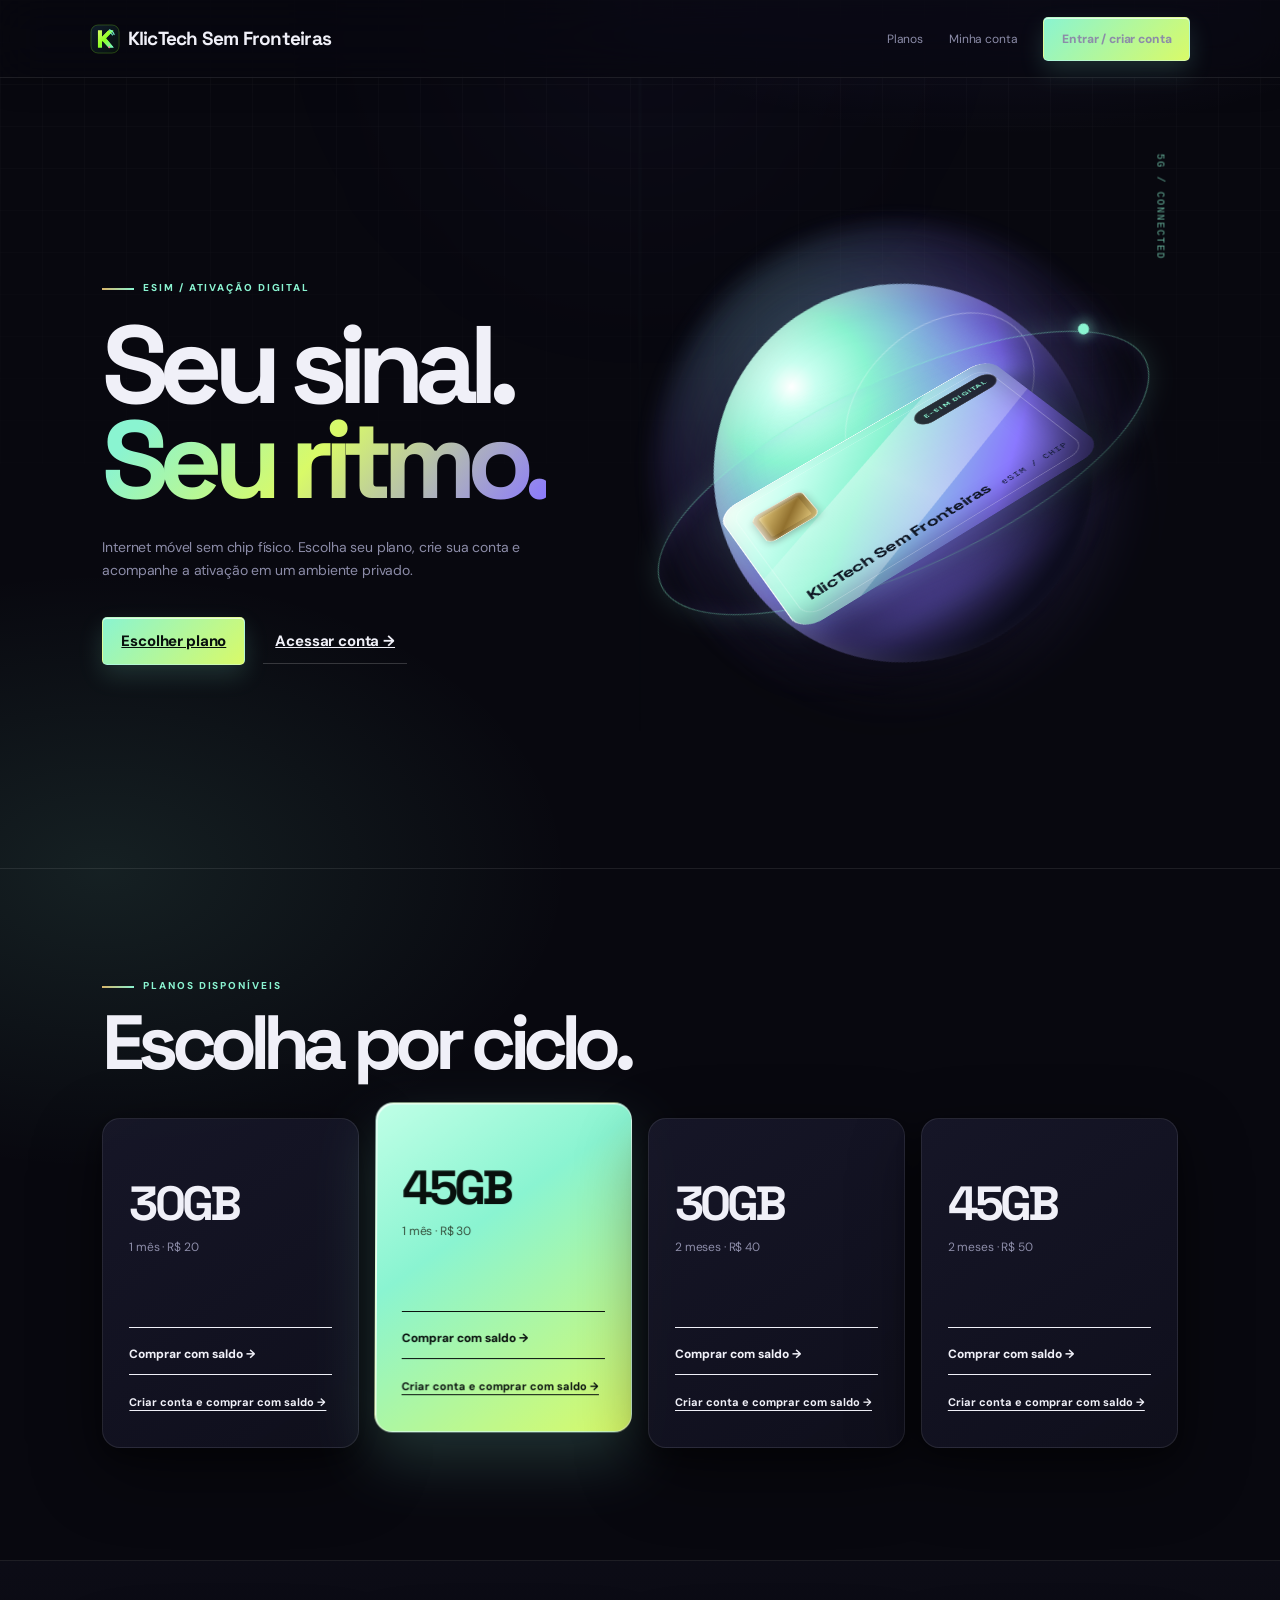
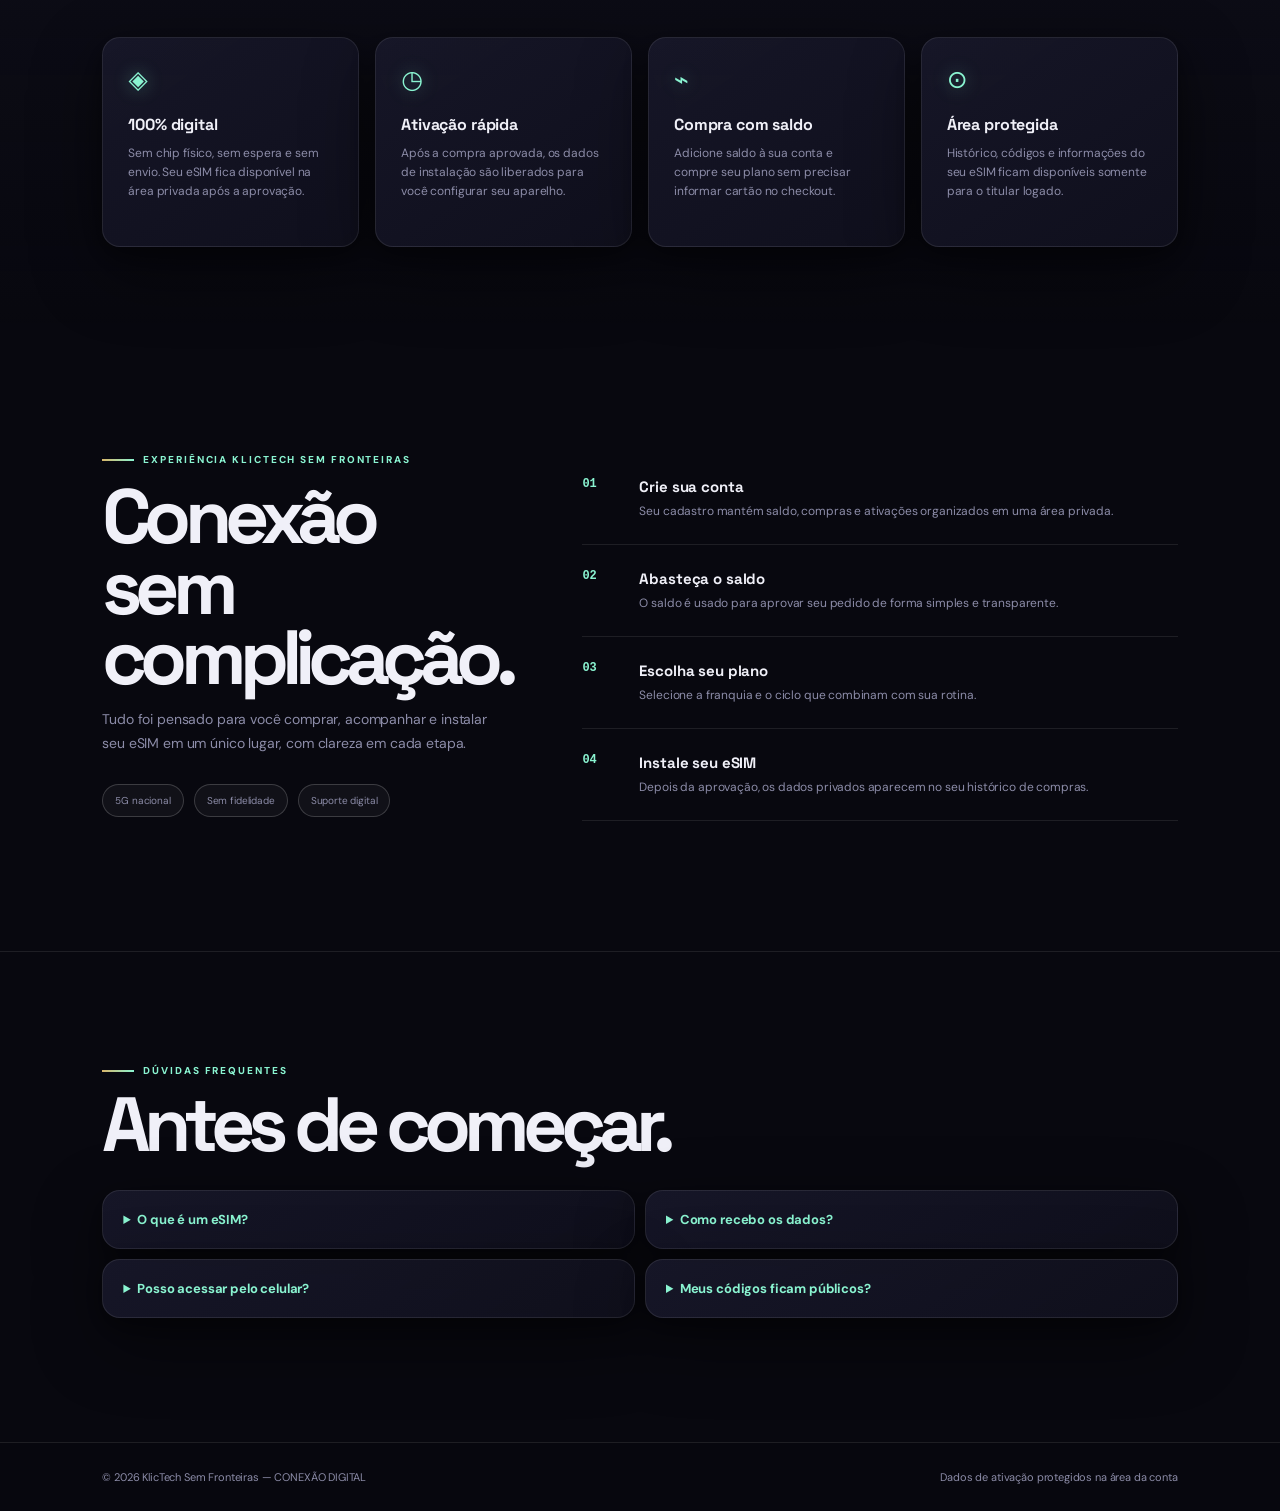
==== commit 56f7b776: "Usar logo KlicTech no HTML estatico" ====
--- a/static/index.html
+++ b/static/index.html
@@ -42,7 +42,7 @@
 <link rel="preconnect" href="https://fonts.gstatic.com" crossorigin>
 <link href="https://fonts.googleapis.com/css2?family=DM+Sans:wght@400;500;600;700;800&family=Space+Grotesk:wght@400;500;600;700&display=swap" rel="stylesheet">
 <link rel="stylesheet" href="/static/klicktech-3d.css">
-</head><body><div class="client-app" id="client-app"><div class="client-app-shell"><aside class="client-app-side"><div class="client-app-logo"><span>K</span>KlicTech Sem Fronteiras</div><small>MINHA CONTA</small><nav class="client-app-nav"><button class="active" onclick="switchAppPanel('app-home',this)">⌂ Início</button><button onclick="switchAppPanel('app-history',this)">▤ Histórico</button><button onclick="switchAppPanel('app-activations',this)">⌁ Ativações</button><button onclick="switchAppPanel('app-buy',this)">＋ Comprar plano</button><button onclick="switchAppPanel('app-settings',this)">⚙ Configurações</button><button onclick="switchAppPanel('app-help',this)">? Ajuda</button></nav><button class="client-app-exit" onclick="logoutFullClient()">Sair da conta</button></aside><main class="client-app-main"><header class="client-app-top"><div><h2>Área do cliente</h2><small>Gerencie sua conexão KlicTech Sem Fronteiras</small></div><div class="client-app-top-right"><button id="theme-toggle" class="theme-toggle" onclick="toggleTheme()">☼ Dia</button><div class="client-app-balance"><small>SALDO DISPONÍVEL</small><strong id="app-balance">R$ 0,00</strong></div><button class="wallet-btn" onclick="openWallet()">+ Adicionar saldo</button><div class="client-app-avatar" id="app-avatar">K</div></div></header><div class="client-app-main-content"><section class="app-panel active" id="app-home"><div class="app-hero"><div><p>Visão geral da sua conta</p><h1>Olá, <span id="app-first-name"></span>.</h1><p>Veja seus pedidos, ativações e saldo em um só lugar.</p></div><a class="app-cta" href="#" onclick="switchAppPanel('app-buy',document.querySelector('.client-app-nav button:nth-child(4)'));return false">Comprar novo plano →</a></div><div class="app-stat-grid"><div class="app-stat"><small>Saldo em conta</small><strong class="acid" id="app-balance-card">R$ 0,00</strong></div><div class="app-stat"><small>Pedidos aprovados</small><strong id="app-order-count">0</strong></div><div class="app-stat"><small>Status da conta</small><strong class="acid">Ativa</strong></div></div><div class="app-heading"><h3>Últimas compras</h3><span id="app-history-label">Atualizado agora</span></div><div class="app-history" id="app-home-list"></div></section><section class="app-panel" id="app-history"><div class="app-heading"><h3>Histórico de compras</h3><span>Todos os pedidos</span></div><p class="client-subtitle">Consulte seus planos, valores, datas e dados de instalação.</p><div class="app-history" id="app-history-list"></div></section><section class="app-panel" id="app-activations"><div class="app-heading"><h3>Minhas ativações</h3><span>eSIM digital</span></div><p class="client-subtitle">Os dados privados aparecem somente após uma compra aprovada.</p><div class="app-history" id="app-activation-list"></div></section><section class="app-panel" id="app-buy"><div class="app-heading"><h3>Comprar novo plano</h3><span>Use seu saldo</span></div><p class="client-subtitle">Escolha seu próximo plano sem sair da sua conta.</p><div class="app-buy-grid"><article class="app-buy-card"><small>01 / 30GB</small><h3>30GB</h3><p>1 mês de internet móvel</p><strong>R$ 20</strong><button onclick="buyInsideClient('30GB · 1 mês',20)">Comprar com saldo →</button></article><article class="app-buy-card featured"><small>02 / 45GB · MAIS DADOS</small><h3>45GB</h3><p>1 mês de internet móvel</p><strong>R$ 30</strong><button onclick="buyInsideClient('45GB · 1 mês',30)">Comprar com saldo →</button></article><article class="app-buy-card"><small>03 / 30GB</small><h3>30GB</h3><p>2 meses de internet móvel</p><strong>R$ 40</strong><button onclick="buyInsideClient('30GB · 2 meses',40)">Comprar com saldo →</button></article><article class="app-buy-card"><small>04 / 45GB</small><h3>45GB</h3><p>2 meses de internet móvel</p><strong>R$ 50</strong><button onclick="buyInsideClient('45GB · 2 meses',50)">Comprar com saldo →</button></article></div><p id="app-buy-message" class="client-subtitle"></p></section><section class="app-panel" id="app-settings"><div class="app-heading"><h3>Configurações</h3><span>Dados da conta</span></div><div class="app-profile-card"><div class="app-profile-avatar" id="app-profile-avatar">K</div><div><small>IDENTIFICAÇÃO DA CONTA</small><strong id="app-public-id">ID não disponível</strong><span>Seu ID é usado no atendimento.</span></div></div><form id="profile-form" class="app-settings" enctype="multipart/form-data"><label>Nome completo</label><input id="app-name" name="name"><label>E-mail</label><input id="app-email" disabled><label>Foto de perfil</label><input id="app-photo" name="photo" type="file" accept="image/*"><button class="app-cta" type="submit">Salvar perfil</button><div id="profile-message" class="app-note">Para alterar dados de acesso ou solicitar suporte, entre em contato com a equipe KlicTech Sem Fronteiras.</div></div></form></section><section class="app-panel" id="app-help"><div class="app-heading"><h3>Ajuda</h3><span>Suporte KlicTech Sem Fronteiras</span></div><div class="app-note">Precisa de ajuda com saldo, compra ou instalação? Informe o e-mail da conta e o número do pedido ao suporte. Nunca envie códigos em áreas públicas.</div></section></div></main></div></div><header class="nav"><a class="brand" href="/"><span class="mark">K</span>KlicTech Sem Fronteiras</a><nav class="links"><a href="#planos">Planos</a><a href="#" onclick="openClientModal('login');return false">Minha conta</a><a class="pill" href="#" onclick="openClientModal('login');return false">Entrar / criar conta</a></nav></header><main><section class="hero"><div><div class="kicker">eSIM / ativação digital</div><h1>Seu sinal.<br><span style="color:var(--acid)">Seu ritmo.</span></h1><p>Internet móvel sem chip físico. Escolha seu plano, crie sua conta e acompanhe a ativação em um ambiente privado.</p><div class="actions"><a class="cta" href="#planos">Escolher plano</a><a class="ghost" href="#" onclick="openClientModal('login');return false">Acessar conta →</a></div></div><div class="stage" aria-label="Ilustração 3D de um eSIM"><div class="orb"></div><div class="orbit"></div><div class="card"><div class="tag">E-SIM DIGITAL</div><div class="chip"></div><strong>KlicTech Sem Fronteiras</strong><small>eSIM / CHIP</small></div></div></section><section class="plans" id="planos"><div class="kicker">Planos disponíveis</div><h2>Escolha por ciclo.</h2><div class="grid"><article class="plan"><div><h3>30GB</h3><span>1 mês · R$ 20</span></div><button class="buy" onclick="buy('30GB · 1 mês')">Comprar com saldo →</button><button class="external-buy" onclick="buy('30GB · 1 mês')">Criar conta e comprar com saldo →</button></article><article class="plan featured"><div><h3>45GB</h3><span>1 mês · R$ 30</span></div><button class="buy" onclick="buy('45GB · 1 mês')">Comprar com saldo →</button><button class="external-buy" onclick="buy('45GB · 1 mês')">Criar conta e comprar com saldo →</button></article><article class="plan"><div><h3>30GB</h3><span>2 meses · R$ 40</span></div><button class="buy" onclick="buy('30GB · 2 meses')">Comprar com saldo →</button><button class="external-buy" onclick="buy('30GB · 2 meses')">Criar conta e comprar com saldo →</button></article><article class="plan"><div><h3>45GB</h3><span>2 meses · R$ 50</span></div><button class="buy" onclick="buy('45GB · 2 meses')">Comprar com saldo →</button><button class="external-buy" onclick="buy('45GB · 2 meses')">Criar conta e comprar com saldo →</button></article></div></section><section class="info-band"><div class="info-grid"><article class="info-card"><div class="icon">◈</div><h3>100% digital</h3><p>Sem chip físico, sem espera e sem envio. Seu eSIM fica disponível na área privada após a aprovação.</p></article><article class="info-card"><div class="icon">◷</div><h3>Ativação rápida</h3><p>Após a compra aprovada, os dados de instalação são liberados para você configurar seu aparelho.</p></article><article class="info-card"><div class="icon">⌁</div><h3>Compra com saldo</h3><p>Adicione saldo à sua conta e compre seu plano sem precisar informar cartão no checkout.</p></article><article class="info-card"><div class="icon">⊙</div><h3>Área protegida</h3><p>Histórico, códigos e informações do seu eSIM ficam disponíveis somente para o titular logado.</p></article></div></section><section class="story" id="como"><div><div class="kicker">Experiência KlicTech Sem Fronteiras</div><h2>Conexão sem complicação.</h2><p class="story-copy">Tudo foi pensado para você comprar, acompanhar e instalar seu eSIM em um único lugar, com clareza em cada etapa.</p><div class="trust"><span>5G nacional</span><span>Sem fidelidade</span><span>Suporte digital</span></div></div><div class="step-list"><article class="step-item"><span class="step-no">01</span><div><h3>Crie sua conta</h3><p>Seu cadastro mantém saldo, compras e ativações organizados em uma área privada.</p></div></article><article class="step-item"><span class="step-no">02</span><div><h3>Abasteça o saldo</h3><p>O saldo é usado para aprovar seu pedido de forma simples e transparente.</p></div></article><article class="step-item"><span class="step-no">03</span><div><h3>Escolha seu plano</h3><p>Selecione a franquia e o ciclo que combinam com sua rotina.</p></div></article><article class="step-item"><span class="step-no">04</span><div><h3>Instale seu eSIM</h3><p>Depois da aprovação, os dados privados aparecem no seu histórico de compras.</p></div></article></div></section><section class="faq"><div class="kicker">Dúvidas frequentes</div><h2>Antes de começar.</h2><div class="faq-grid"><details><summary>O que é um eSIM?</summary><p>É um chip digital integrado ao aparelho. A instalação é feita sem inserir um chip físico.</p></details><details><summary>Como recebo os dados?</summary><p>Depois do cadastro e da compra aprovada, os dados ficam na sua área privada de cliente.</p></details><details><summary>Posso acessar pelo celular?</summary><p>Sim. A index é responsiva e a área do cliente funciona em celular, tablet e computador.</p></details><details><summary>Meus códigos ficam públicos?</summary><p>Não. A index pública não contém códigos, QR codes, ICCID ou dados de estoque.</p></details></div></section></main><footer class="foot"><span>© 2026 KlicTech Sem Fronteiras — CONEXÃO DIGITAL</span><span>Dados de ativação protegidos na área da conta</span></footer>
+<link rel="icon" type="image/svg+xml" href="/static/favicon.svg"><link rel="apple-touch-icon" href="/static/favicon.svg"><style>.brand-logo{width:30px;height:30px;display:inline-block;vertical-align:middle;border-radius:8px;margin-right:8px}.mark-logo{width:52px;height:52px;display:inline-block;border-radius:14px;margin-bottom:8px}.client-app-logo img{width:29px;height:29px;vertical-align:middle;border-radius:8px;margin-right:8px}.brand b{display:none}.logo .brand-logo{width:29px;height:29px}</style></head><body><div class="client-app" id="client-app"><div class="client-app-shell"><aside class="client-app-side"><div class="client-app-logo"><img src="/static/favicon.svg" alt="KlicTech">KlicTech Sem Fronteiras</div><small>MINHA CONTA</small><nav class="client-app-nav"><button class="active" onclick="switchAppPanel('app-home',this)">⌂ Início</button><button onclick="switchAppPanel('app-history',this)">▤ Histórico</button><button onclick="switchAppPanel('app-activations',this)">⌁ Ativações</button><button onclick="switchAppPanel('app-buy',this)">＋ Comprar plano</button><button onclick="switchAppPanel('app-settings',this)">⚙ Configurações</button><button onclick="switchAppPanel('app-help',this)">? Ajuda</button></nav><button class="client-app-exit" onclick="logoutFullClient()">Sair da conta</button></aside><main class="client-app-main"><header class="client-app-top"><div><h2>Área do cliente</h2><small>Gerencie sua conexão KlicTech Sem Fronteiras</small></div><div class="client-app-top-right"><button id="theme-toggle" class="theme-toggle" onclick="toggleTheme()">☼ Dia</button><div class="client-app-balance"><small>SALDO DISPONÍVEL</small><strong id="app-balance">R$ 0,00</strong></div><button class="wallet-btn" onclick="openWallet()">+ Adicionar saldo</button><div class="client-app-avatar" id="app-avatar">K</div></div></header><div class="client-app-main-content"><section class="app-panel active" id="app-home"><div class="app-hero"><div><p>Visão geral da sua conta</p><h1>Olá, <span id="app-first-name"></span>.</h1><p>Veja seus pedidos, ativações e saldo em um só lugar.</p></div><a class="app-cta" href="#" onclick="switchAppPanel('app-buy',document.querySelector('.client-app-nav button:nth-child(4)'));return false">Comprar novo plano →</a></div><div class="app-stat-grid"><div class="app-stat"><small>Saldo em conta</small><strong class="acid" id="app-balance-card">R$ 0,00</strong></div><div class="app-stat"><small>Pedidos aprovados</small><strong id="app-order-count">0</strong></div><div class="app-stat"><small>Status da conta</small><strong class="acid">Ativa</strong></div></div><div class="app-heading"><h3>Últimas compras</h3><span id="app-history-label">Atualizado agora</span></div><div class="app-history" id="app-home-list"></div></section><section class="app-panel" id="app-history"><div class="app-heading"><h3>Histórico de compras</h3><span>Todos os pedidos</span></div><p class="client-subtitle">Consulte seus planos, valores, datas e dados de instalação.</p><div class="app-history" id="app-history-list"></div></section><section class="app-panel" id="app-activations"><div class="app-heading"><h3>Minhas ativações</h3><span>eSIM digital</span></div><p class="client-subtitle">Os dados privados aparecem somente após uma compra aprovada.</p><div class="app-history" id="app-activation-list"></div></section><section class="app-panel" id="app-buy"><div class="app-heading"><h3>Comprar novo plano</h3><span>Use seu saldo</span></div><p class="client-subtitle">Escolha seu próximo plano sem sair da sua conta.</p><div class="app-buy-grid"><article class="app-buy-card"><small>01 / 30GB</small><h3>30GB</h3><p>1 mês de internet móvel</p><strong>R$ 20</strong><button onclick="buyInsideClient('30GB · 1 mês',20)">Comprar com saldo →</button></article><article class="app-buy-card featured"><small>02 / 45GB · MAIS DADOS</small><h3>45GB</h3><p>1 mês de internet móvel</p><strong>R$ 30</strong><button onclick="buyInsideClient('45GB · 1 mês',30)">Comprar com saldo →</button></article><article class="app-buy-card"><small>03 / 30GB</small><h3>30GB</h3><p>2 meses de internet móvel</p><strong>R$ 40</strong><button onclick="buyInsideClient('30GB · 2 meses',40)">Comprar com saldo →</button></article><article class="app-buy-card"><small>04 / 45GB</small><h3>45GB</h3><p>2 meses de internet móvel</p><strong>R$ 50</strong><button onclick="buyInsideClient('45GB · 2 meses',50)">Comprar com saldo →</button></article></div><p id="app-buy-message" class="client-subtitle"></p></section><section class="app-panel" id="app-settings"><div class="app-heading"><h3>Configurações</h3><span>Dados da conta</span></div><div class="app-profile-card"><div class="app-profile-avatar" id="app-profile-avatar">K</div><div><small>IDENTIFICAÇÃO DA CONTA</small><strong id="app-public-id">ID não disponível</strong><span>Seu ID é usado no atendimento.</span></div></div><form id="profile-form" class="app-settings" enctype="multipart/form-data"><label>Nome completo</label><input id="app-name" name="name"><label>E-mail</label><input id="app-email" disabled><label>Foto de perfil</label><input id="app-photo" name="photo" type="file" accept="image/*"><button class="app-cta" type="submit">Salvar perfil</button><div id="profile-message" class="app-note">Para alterar dados de acesso ou solicitar suporte, entre em contato com a equipe KlicTech Sem Fronteiras.</div></div></form></section><section class="app-panel" id="app-help"><div class="app-heading"><h3>Ajuda</h3><span>Suporte KlicTech Sem Fronteiras</span></div><div class="app-note">Precisa de ajuda com saldo, compra ou instalação? Informe o e-mail da conta e o número do pedido ao suporte. Nunca envie códigos em áreas públicas.</div></section></div></main></div></div><header class="nav"><a class="brand" href="/"><img class="brand-logo" src="/static/favicon.svg" alt="KlicTech">KlicTech Sem Fronteiras</a><nav class="links"><a href="#planos">Planos</a><a href="#" onclick="openClientModal('login');return false">Minha conta</a><a class="pill" href="#" onclick="openClientModal('login');return false">Entrar / criar conta</a></nav></header><main><section class="hero"><div><div class="kicker">eSIM / ativação digital</div><h1>Seu sinal.<br><span style="color:var(--acid)">Seu ritmo.</span></h1><p>Internet móvel sem chip físico. Escolha seu plano, crie sua conta e acompanhe a ativação em um ambiente privado.</p><div class="actions"><a class="cta" href="#planos">Escolher plano</a><a class="ghost" href="#" onclick="openClientModal('login');return false">Acessar conta →</a></div></div><div class="stage" aria-label="Ilustração 3D de um eSIM"><div class="orb"></div><div class="orbit"></div><div class="card"><div class="tag">E-SIM DIGITAL</div><div class="chip"></div><strong>KlicTech Sem Fronteiras</strong><small>eSIM / CHIP</small></div></div></section><section class="plans" id="planos"><div class="kicker">Planos disponíveis</div><h2>Escolha por ciclo.</h2><div class="grid"><article class="plan"><div><h3>30GB</h3><span>1 mês · R$ 20</span></div><button class="buy" onclick="buy('30GB · 1 mês')">Comprar com saldo →</button><button class="external-buy" onclick="buy('30GB · 1 mês')">Criar conta e comprar com saldo →</button></article><article class="plan featured"><div><h3>45GB</h3><span>1 mês · R$ 30</span></div><button class="buy" onclick="buy('45GB · 1 mês')">Comprar com saldo →</button><button class="external-buy" onclick="buy('45GB · 1 mês')">Criar conta e comprar com saldo →</button></article><article class="plan"><div><h3>30GB</h3><span>2 meses · R$ 40</span></div><button class="buy" onclick="buy('30GB · 2 meses')">Comprar com saldo →</button><button class="external-buy" onclick="buy('30GB · 2 meses')">Criar conta e comprar com saldo →</button></article><article class="plan"><div><h3>45GB</h3><span>2 meses · R$ 50</span></div><button class="buy" onclick="buy('45GB · 2 meses')">Comprar com saldo →</button><button class="external-buy" onclick="buy('45GB · 2 meses')">Criar conta e comprar com saldo →</button></article></div></section><section class="info-band"><div class="info-grid"><article class="info-card"><div class="icon">◈</div><h3>100% digital</h3><p>Sem chip físico, sem espera e sem envio. Seu eSIM fica disponível na área privada após a aprovação.</p></article><article class="info-card"><div class="icon">◷</div><h3>Ativação rápida</h3><p>Após a compra aprovada, os dados de instalação são liberados para você configurar seu aparelho.</p></article><article class="info-card"><div class="icon">⌁</div><h3>Compra com saldo</h3><p>Adicione saldo à sua conta e compre seu plano sem precisar informar cartão no checkout.</p></article><article class="info-card"><div class="icon">⊙</div><h3>Área protegida</h3><p>Histórico, códigos e informações do seu eSIM ficam disponíveis somente para o titular logado.</p></article></div></section><section class="story" id="como"><div><div class="kicker">Experiência KlicTech Sem Fronteiras</div><h2>Conexão sem complicação.</h2><p class="story-copy">Tudo foi pensado para você comprar, acompanhar e instalar seu eSIM em um único lugar, com clareza em cada etapa.</p><div class="trust"><span>5G nacional</span><span>Sem fidelidade</span><span>Suporte digital</span></div></div><div class="step-list"><article class="step-item"><span class="step-no">01</span><div><h3>Crie sua conta</h3><p>Seu cadastro mantém saldo, compras e ativações organizados em uma área privada.</p></div></article><article class="step-item"><span class="step-no">02</span><div><h3>Abasteça o saldo</h3><p>O saldo é usado para aprovar seu pedido de forma simples e transparente.</p></div></article><article class="step-item"><span class="step-no">03</span><div><h3>Escolha seu plano</h3><p>Selecione a franquia e o ciclo que combinam com sua rotina.</p></div></article><article class="step-item"><span class="step-no">04</span><div><h3>Instale seu eSIM</h3><p>Depois da aprovação, os dados privados aparecem no seu histórico de compras.</p></div></article></div></section><section class="faq"><div class="kicker">Dúvidas frequentes</div><h2>Antes de começar.</h2><div class="faq-grid"><details><summary>O que é um eSIM?</summary><p>É um chip digital integrado ao aparelho. A instalação é feita sem inserir um chip físico.</p></details><details><summary>Como recebo os dados?</summary><p>Depois do cadastro e da compra aprovada, os dados ficam na sua área privada de cliente.</p></details><details><summary>Posso acessar pelo celular?</summary><p>Sim. A index é responsiva e a área do cliente funciona em celular, tablet e computador.</p></details><details><summary>Meus códigos ficam públicos?</summary><p>Não. A index pública não contém códigos, QR codes, ICCID ou dados de estoque.</p></details></div></section></main><footer class="foot"><span>© 2026 KlicTech Sem Fronteiras — CONEXÃO DIGITAL</span><span>Dados de ativação protegidos na área da conta</span></footer>
 <div class="modal-bg" id="client-modal" onclick="if(event.target===this)closeClientModal()"><section class="modal"><button class="close" onclick="closeClientModal()">×</button><div class="kicker">ÁREA DO CLIENTE</div><h2 id="client-modal-title">Entrar na sua conta</h2><p id="client-modal-desc">Acesse saldo, pedidos e acompanhe sua ativação.</p><div id="client-auth"><div class="tabs"><button class="tab active" id="login-tab" onclick="setAuthMode('login')">Entrar</button><button class="tab" id="register-tab" onclick="setAuthMode('register')">Criar conta</button></div><div class="auth-form"><div id="name-wrap" style="display:none"><label>Nome completo</label><input id="client-name" autocomplete="name" placeholder="Como podemos chamar você?"></div><label>E-mail</label><input id="client-email" type="email" autocomplete="email" placeholder="voce@email.com"><label>Senha</label><input id="client-password" type="password" autocomplete="new-password" placeholder="Mínimo 6 caracteres"><div id="confirm-wrap" style="display:none"><label>Confirmar senha</label><input id="client-password-confirmation" type="password" autocomplete="new-password" placeholder="Digite a senha novamente"></div><button onclick="submitClientAuth()" id="client-submit">Entrar na conta →</button></div><p class="auth-error" id="client-error"></p></div><div class="client-dashboard" id="client-dashboard"><button class="client-close" onclick="closeClientModal()">×</button><div class="client-shell"><header class="client-topbar"><div class="client-brandline"><div class="client-avatar" id="client-avatar">K</div><div><h2 id="client-user-name"></h2><small>Área do cliente KlicTech Sem Fronteiras</small></div></div><div class="client-balance-top"><small>SALDO DISPONÍVEL</small><strong id="client-balance">R$ 0,00</strong></div><button class="client-logout" onclick="logoutClient()">Sair</button></header><div class="client-layout"><aside class="client-side"><div class="client-side-title">MINHA CONTA</div><nav class="client-nav"><button class="active" onclick="switchClientPanel('home',this)">⌂ Visão geral</button><button onclick="switchClientPanel('history',this)">▤ Histórico de compras</button><button onclick="switchClientPanel('activations',this)">⌁ Minhas ativações</button><button onclick="switchClientPanel('buy',this)">＋ Comprar plano</button><button onclick="switchClientPanel('settings',this)">⚙ Configurações</button><button onclick="switchClientPanel('help',this)">? Ajuda</button></nav></aside><main class="client-main"><section class="client-panel active" id="panel-home"><div class="client-content"><div class="client-welcome"><div><p>Visão geral da sua conta</p><h3>Olá, <span id="client-first-name"></span>.</h3></div><a class="client-action" href="#planos" onclick="closeClientModal()">Comprar um plano →</a></div><div class="client-stats"><div class="client-stat"><small>Saldo em conta</small><strong class="acid" id="client-balance-card">R$ 0,00</strong></div><div class="client-stat"><small>Pedidos aprovados</small><strong id="client-order-count">0</strong></div><div class="client-stat"><small>Status da conta</small><strong style="color:var(--acid)">Ativa</strong></div></div><div class="client-section-title"><h4>Últimas compras</h4><span id="client-history-label">Atualizado agora</span></div><div class="client-history" id="client-purchase-list"></div></div></section><section class="client-panel" id="panel-history"><div class="client-content"><div class="client-section-title"><h4>Histórico de compras</h4><span>Todos os pedidos</span></div><p class="client-subtitle">Consulte seus planos, valores, datas e dados privados de instalação.</p><div class="client-history" id="client-history-list"></div></div></section><section class="client-panel" id="panel-activations"><div class="client-content"><div class="client-section-title"><h4>Minhas ativações</h4><span>eSIM digital</span></div><p class="client-subtitle">Seus dados de ativação ficam disponíveis somente após uma compra aprovada.</p><div class="client-history" id="client-activation-list"></div></div></section><section class="client-panel" id="panel-buy"><div class="client-content"><div class="client-section-title"><h4>Comprar novo plano</h4><span>Use seu saldo</span></div><p class="client-subtitle">Escolha um plano na página inicial. O pagamento é feito com o saldo disponível.</p><a class="client-action" href="#planos" onclick="closeClientModal()">Ver planos disponíveis →</a></div></section><section class="client-panel" id="panel-settings"><div class="client-content"><div class="client-section-title"><h4>Configurações</h4><span>Dados da conta</span></div><div class="client-settings"><label>Nome</label><input id="client-settings-name" disabled><label>E-mail</label><input id="client-settings-email" disabled><div class="client-muted-box">Para alterar dados de acesso ou solicitar suporte, entre em contato com a equipe KlicTech Sem Fronteiras.</div></div></div></section><section class="client-panel" id="panel-help"><div class="client-content"><div class="client-section-title"><h4>Ajuda</h4><span>Suporte KlicTech Sem Fronteiras</span></div><div class="client-muted-box">Precisa de ajuda com saldo, compra ou instalação? Fale com o suporte informando o e-mail da conta e o número do pedido. Nunca envie seus códigos em áreas públicas.</div></div></section></main></div></div></div></div></section></div>
 
 <script>
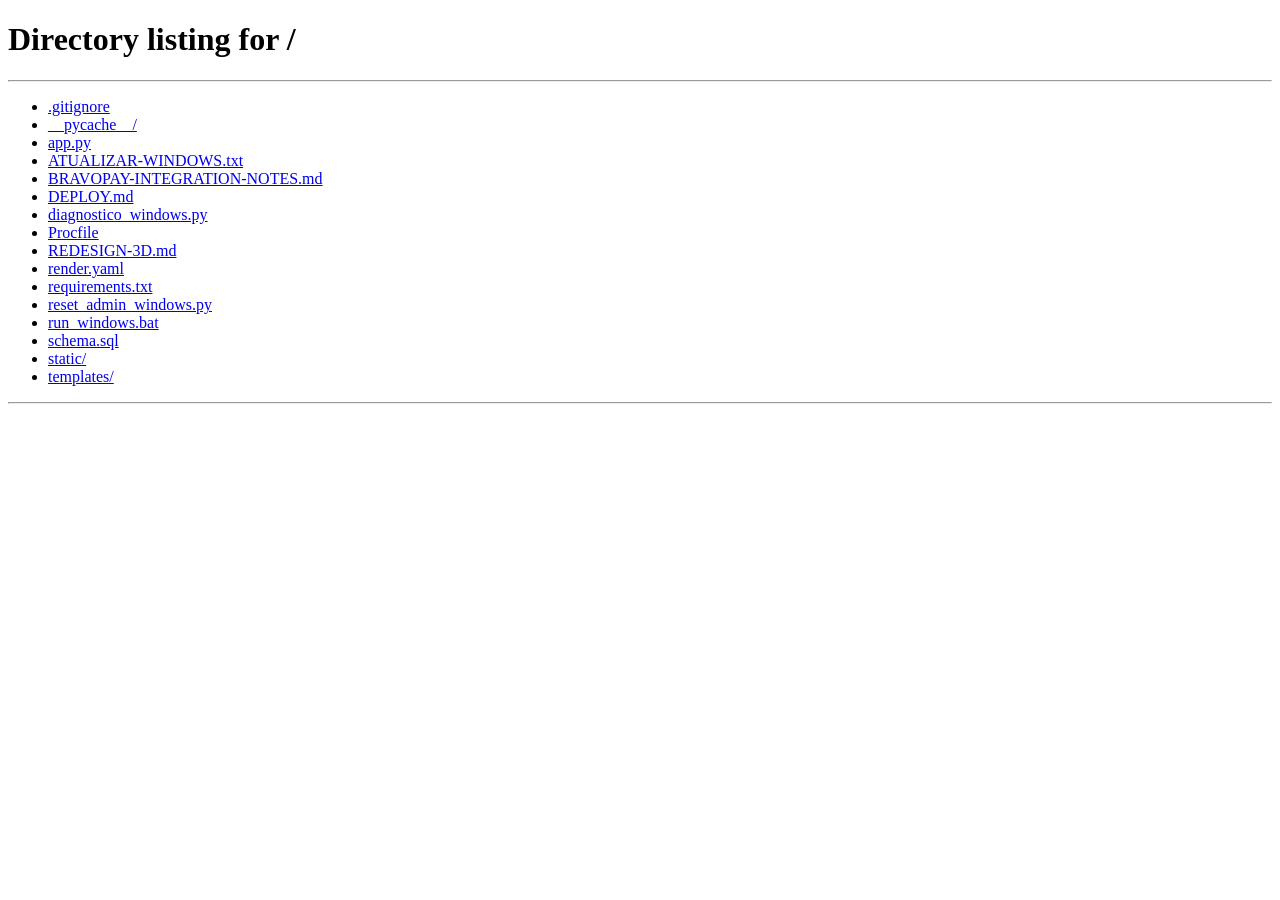
==== commit 076530ee: "Unificar fonte da pagina publica" ====
--- a/static/index.html
+++ b/static/index.html
@@ -1,62 +1,14 @@
 <!doctype html>
-<html lang="pt-BR"><head><meta charset="utf-8"><meta name="viewport" content="width=device-width,initial-scale=1"><title>KlicTech Sem Fronteiras — eSIM digital</title><style>
-:root{--bg:#070908;--panel:#101511;--line:#283329;--ink:#edf2e7;--muted:#89948a;--acid:#74f7d0;--red:#ff7a9a}*{box-sizing:border-box}body{margin:0;background:radial-gradient(circle at 75% 20%,#283b1833,transparent 35%),var(--bg);color:var(--ink);font:15px Arial,sans-serif;overflow-x:hidden}body:before{content:"";position:fixed;inset:0;pointer-events:none;opacity:.07;background-image:url("data:image/svg+xml,%3Csvg xmlns='http://www.w3.org/2000/svg' width='120' height='120'%3E%3Cfilter id='n'%3E%3CfeTurbulence baseFrequency='.8' numOctaves='3'/%3E%3C/filter%3E%3Crect width='100%25' height='100%25' filter='url(%23n)'/%3E%3C/svg%3E")}a,button{color:inherit}button{cursor:pointer;border:0}.nav{height:76px;border-bottom:1px solid var(--line);display:flex;align-items:center;justify-content:space-between;padding:0 7%;background:#070908df;backdrop-filter:blur(15px);position:sticky;top:0;z-index:3}.brand{font-size:20px;font-weight:800;text-decoration:none}.mark{display:inline-grid;place-items:center;background:var(--acid);color:#070908;width:28px;height:28px;border-radius:8px 8px 8px 2px;margin-right:9px;transform:rotate(-8deg)}.links{display:flex;gap:24px;align-items:center}.links a{font-size:12px;text-decoration:none;color:var(--muted)}.pill,.cta{background:var(--acid);color:#070908;padding:13px 18px;border-radius:5px;font-weight:800}.hero{max-width:1400px;min-height:660px;margin:auto;padding:80px 8%;display:grid;grid-template-columns:.9fr 1.1fr;align-items:center;gap:50px}.kicker{color:var(--acid);font-size:11px;letter-spacing:.18em;font-weight:800}.kicker:before{content:"";display:inline-block;width:26px;height:2px;background:var(--red);vertical-align:middle;margin-right:9px}h1{font-size:clamp(55px,8vw,120px);line-height:.88;letter-spacing:-.09em;margin:26px 0}.hero p{max-width:420px;color:var(--muted);line-height:1.7}.actions{display:flex;gap:13px;margin-top:30px}.ghost{background:none;border-bottom:1px solid var(--ink);padding:12px;font-weight:700}.stage{height:470px;position:relative;display:grid;place-items:center;perspective:1100px}.orb{position:absolute;width:390px;height:390px;border-radius:50%;background:radial-gradient(circle at 30% 25%,#f5ffd7,#d9fa68 18%,#6f9026 62%,#17240b);box-shadow:-25px 35px 70px #0009,inset -20px -30px 50px #0a1308}.orbit{position:absolute;width:490px;height:175px;border:1px solid #b5db8150;border-radius:50%;transform:rotate(-25deg)}.card{width:310px;height:198px;border-radius:19px;background:linear-gradient(135deg,#f8fff0,#cbe862 35%,#729126);position:relative;z-index:1;transform:rotateX(58deg) rotateZ(-28deg) rotateY(-18deg);box-shadow:0 40px 25px #0008,inset 1px 1px #fff;animation:float 5s ease-in-out infinite}.chip{position:absolute;left:25px;top:35px;width:60px;height:50px;border:1px solid #203508aa;border-radius:9px;background:#b5cf6b;box-shadow:inset 0 0 0 7px #293c0a30}.card strong{position:absolute;bottom:24px;left:25px;color:#142009;font-size:19px}.card small{position:absolute;right:22px;bottom:25px;color:#1f2f0b}.tag{position:absolute;top:21px;right:12px;background:#10140b;color:var(--acid);padding:7px 10px;border-radius:99px;font-size:9px;font-weight:800}.plans{border-top:1px solid var(--line);padding:85px 8%;max-width:1400px;margin:auto}.plans h2{font-size:clamp(42px,6vw,76px);letter-spacing:-.08em;margin:15px 0 40px}.grid{display:grid;grid-template-columns:repeat(4,1fr);gap:12px}.plan{min-height:250px;padding:22px;background:var(--panel);border:1px solid var(--line);display:flex;flex-direction:column;justify-content:space-between}.plan.featured{background:var(--acid);color:#070908;transform:translateY(-14px)}.plan h3{font-size:38px;letter-spacing:-.08em;margin:28px 0 3px}.plan span{color:var(--muted);font-size:12px}.featured span{color:#43501d}.buy{background:none;border-top:1px solid currentColor;padding:14px 0;text-align:left;font-weight:800}.external-buy{display:block;margin-top:8px;color:inherit;font-size:11px;text-decoration:underline;text-underline-offset:4px}.foot{padding:25px 8%;border-top:1px solid var(--line);color:var(--muted);font-size:11px;display:flex;justify-content:space-between}@keyframes float{50%{transform:rotateX(58deg) rotateZ(-28deg) rotateY(-18deg) translateY(-18px)}}@media(max-width:800px){.hero{grid-template-columns:1fr;padding-top:55px}.stage{order:-1;transform:scale(.8);margin:-50px 0}.grid{grid-template-columns:repeat(2,1fr)}.links a{display:none}}@media(max-width:500px){.grid{grid-template-columns:1fr}.plan.featured{transform:none}.foot{display:block;line-height:2}}
-</style>
-<style>
-.modal-bg{position:fixed;inset:0;z-index:20;display:none;place-items:center;padding:20px;background:rgba(0,0,0,.58);backdrop-filter:blur(11px)}
-.modal-bg.open{display:grid}.modal{width:min(94vw,470px);max-height:92vh;overflow:auto;background:rgba(16,21,17,.96);border:1px solid #b5db8166;border-radius:18px;padding:28px;box-shadow:0 30px 90px #000b;position:relative;animation:pop .2s ease-out}.close{position:absolute;right:16px;top:12px;background:none;color:var(--muted);font-size:26px}.modal h2{font-size:30px;letter-spacing:-.06em;margin:12px 0 7px}.modal p{color:var(--muted);line-height:1.5;font-size:13px}.tabs{display:flex;gap:20px;border-bottom:1px solid var(--line);margin:20px 0 16px}.tab{background:none;padding:10px 0;color:var(--muted);font-weight:800;border-bottom:2px solid transparent}.tab.active{color:var(--acid);border-color:var(--acid)}.auth-form{display:grid;gap:9px}.auth-form label{font-size:11px;color:var(--muted);font-weight:700;margin-top:4px}.auth-form input{width:100%;padding:13px;background:#080b09;border:1px solid var(--line);border-radius:5px;color:var(--ink);outline:0}.auth-form input:focus{border-color:var(--acid)}.auth-form button{padding:14px;background:var(--acid);color:#070908;font-weight:800;border-radius:5px;margin-top:8px}.auth-error{display:none;color:var(--red)!important;margin:10px 0 0}.client-dashboard{display:none}.client-dashboard .balance{padding:15px;background:#080b09;border:1px solid var(--line);color:var(--acid);font-size:21px;font-weight:800}.client-dashboard .purchase{border-top:1px solid var(--line);padding:15px 0}.client-dashboard .codes{margin-top:10px;background:#080b09;padding:12px;overflow:auto;font:11px monospace;color:var(--acid)}.account-link{color:var(--acid);font-size:12px;font-weight:800;background:none;padding:0}@keyframes pop{from{opacity:0;transform:translateY(10px) scale(.98)}to{opacity:1;transform:none}}@media(max-width:500px){.modal{padding:22px}}
-</style>
-
-<style>
-.client-dashboard{display:none}.modal.client-logged{width:min(96vw,980px);padding:0;background:#0d120e}.modal.client-logged .kicker,.modal.client-logged #client-modal-title,.modal.client-logged #client-modal-desc{display:none}.client-shell{min-height:520px}.client-topbar{display:flex;align-items:center;justify-content:space-between;gap:18px;padding:20px 25px;border-bottom:1px solid var(--line);background:rgba(217,250,104,.06)}.client-brandline{display:flex;align-items:center;gap:12px}.client-avatar{width:42px;height:42px;border-radius:50%;background:var(--acid);color:#070908;display:grid;place-items:center;font-weight:800}.client-topbar h2{font-size:18px;margin:0}.client-topbar small{color:var(--muted)}.client-balance-top{background:#070908;border:1px solid #b5db8155;border-radius:9px;padding:9px 14px;text-align:right}.client-balance-top small{display:block;font-size:10px}.client-balance-top strong{color:var(--acid);font-size:20px}.client-logout{background:none;color:var(--muted);font-size:11px;font-weight:800}.client-content{padding:25px}.client-welcome{display:flex;align-items:end;justify-content:space-between;margin-bottom:20px}.client-welcome h3{font-size:27px;letter-spacing:-.06em;margin:3px 0}.client-welcome p{color:var(--muted);margin:0;font-size:12px}.client-action{background:var(--acid);color:#070908;padding:11px 14px;border-radius:5px;font-size:11px;font-weight:800}.client-stats{display:grid;grid-template-columns:repeat(3,1fr);gap:12px;margin-bottom:24px}.client-stat{background:#111811;border:1px solid var(--line);padding:16px;border-radius:9px}.client-stat small{display:block;color:var(--muted);font-size:10px;text-transform:uppercase;letter-spacing:.08em}.client-stat strong{display:block;font-size:22px;margin-top:9px}.client-stat strong.acid{color:var(--acid)}.client-section-title{display:flex;justify-content:space-between;align-items:center;border-bottom:1px solid var(--line);padding-bottom:12px}.client-section-title h4{margin:0;font-size:15px}.client-section-title span{color:var(--muted);font-size:11px}.client-history{display:grid;gap:10px;margin-top:10px}.client-purchase-card{background:#111811;border:1px solid var(--line);border-radius:9px;padding:16px}.client-purchase-head{display:flex;justify-content:space-between;gap:12px}.client-purchase-head b{font-size:14px}.client-status{color:var(--acid);font-size:10px;font-weight:800}.client-purchase-meta{display:flex;flex-wrap:wrap;gap:16px;color:var(--muted);font-size:11px;margin:12px 0}.client-purchase-meta b{color:var(--ink)}.client-private-data{border-top:1px solid var(--line);padding-top:12px;margin-top:10px}.client-private-data summary{cursor:pointer;color:var(--acid);font-size:11px;font-weight:800}.client-codes{background:#070908;border:1px solid var(--line);border-radius:5px;padding:12px;margin-top:10px;font:11px/1.6 monospace;color:var(--acid);overflow:auto}.client-empty{border:1px dashed var(--line);padding:25px;text-align:center;color:var(--muted);font-size:12px}.client-close{position:absolute;right:16px;top:12px;z-index:2;background:none;color:var(--muted);font-size:26px}@media(max-width:650px){.modal.client-logged{width:96vw}.client-topbar{padding:16px;align-items:flex-start}.client-balance-top{padding:7px 9px}.client-balance-top strong{font-size:16px}.client-content{padding:18px 16px}.client-welcome{display:block}.client-action{display:inline-block;margin-top:14px}.client-stats{grid-template-columns:1fr}.client-topbar small{display:none}}
-</style>
-<style>
-.client-layout{display:grid;grid-template-columns:190px 1fr;min-height:560px}.client-side{background:#090d0a;border-right:1px solid var(--line);padding:20px 12px}.client-side-title{font-size:10px;color:var(--muted);letter-spacing:.14em;margin:3px 10px 15px}.client-nav{display:grid;gap:5px}.client-nav button{background:none;color:var(--muted);padding:11px 10px;text-align:left;border-radius:5px;font-size:11px;font-weight:700}.client-nav button:hover,.client-nav button.active{background:#1a2616;color:var(--acid)}.client-main{min-width:0}.client-panel{display:none}.client-panel.active{display:block}.client-topbar{position:relative}.client-subtitle{font-size:12px;color:var(--muted);line-height:1.5}.client-list-row{display:flex;justify-content:space-between;gap:12px;border-bottom:1px solid var(--line);padding:14px 0;font-size:12px}.client-list-row small{color:var(--muted)}.client-settings{display:grid;gap:10px;max-width:500px}.client-settings label{font-size:11px;color:var(--muted);font-weight:700}.client-settings input{padding:12px;background:#070908;border:1px solid var(--line);border-radius:5px;color:var(--ink)}.client-muted-box{background:#111811;border:1px solid var(--line);padding:17px;border-radius:8px;color:var(--muted);font-size:12px;line-height:1.6}@media(max-width:650px){.client-layout{grid-template-columns:1fr}.client-side{border-right:0;border-bottom:1px solid var(--line);padding:10px 12px}.client-side-title{display:none}.client-nav{display:flex;overflow:auto}.client-nav button{white-space:nowrap}.client-content{padding:18px 16px}}
-</style><style>
-/* index pública expandida */
-.info-band{border-top:1px solid var(--line);background:#0b100c;padding:55px 8%}.info-grid{max-width:1240px;margin:auto;display:grid;grid-template-columns:repeat(4,1fr);gap:14px}.info-card{border:1px solid var(--line);padding:21px;background:#101611;border-radius:9px}.info-card .icon{font-size:25px;color:var(--acid);margin-bottom:18px}.info-card h3{margin:0 0 9px;font-size:16px}.info-card p{margin:0;color:var(--muted);font-size:12px;line-height:1.6}.story{max-width:1240px;margin:auto;padding:90px 8%;display:grid;grid-template-columns:.75fr 1.25fr;gap:70px}.story h2{font-size:clamp(38px,5vw,65px);line-height:.92;letter-spacing:-.08em;margin:15px 0}.story-copy{color:var(--muted);line-height:1.7;font-size:14px}.step-list{display:grid;gap:19px}.step-item{display:grid;grid-template-columns:42px 1fr;gap:15px;border-bottom:1px solid var(--line);padding-bottom:17px}.step-no{color:var(--acid);font:12px monospace}.step-item h3{margin:0 0 6px;font-size:15px}.step-item p{margin:0;color:var(--muted);font-size:12px;line-height:1.5}.faq{border-top:1px solid var(--line);padding:78px 8%;max-width:1240px;margin:auto}.faq h2{font-size:clamp(38px,5vw,62px);letter-spacing:-.08em;margin:12px 0 30px}.faq-grid{display:grid;grid-template-columns:1fr 1fr;gap:10px}.faq details{background:#101611;border:1px solid var(--line);padding:16px;border-radius:7px}.faq summary{cursor:pointer;font-weight:700;font-size:13px}.faq details p{color:var(--muted);font-size:12px;line-height:1.6;margin:13px 0 0}.trust{display:flex;flex-wrap:wrap;gap:10px;margin-top:28px}.trust span{border:1px solid var(--line);padding:9px 12px;border-radius:99px;color:var(--muted);font-size:10px}
-/* área logada ocupando a index inteira */
-.client-app{display:none;position:fixed;inset:0;z-index:50;background:#080c09;color:var(--ink);overflow:auto}.client-app.open{display:block}.client-app-shell{min-height:100%;display:grid;grid-template-columns:235px 1fr}.client-app-side{background:#0b110c;border-right:1px solid var(--line);padding:22px 14px;display:flex;flex-direction:column}.client-app-logo{font-weight:800;font-size:19px;margin:0 10px 38px}.client-app-logo span{display:inline-grid;place-items:center;background:var(--acid);color:#070908;width:27px;height:27px;border-radius:8px 8px 8px 2px;margin-right:8px}.client-app-side small{color:var(--muted);font-size:9px;letter-spacing:.15em;margin:0 10px 12px}.client-app-nav{display:grid;gap:5px}.client-app-nav button{background:none;text-align:left;color:var(--muted);padding:12px 11px;border-radius:6px;font-size:12px;font-weight:700}.client-app-nav button:hover,.client-app-nav button.active{background:#1a2817;color:var(--acid)}.client-app-exit{margin-top:auto;background:none;color:var(--muted);text-align:left;padding:12px 11px;font-weight:700}.client-app-main{min-width:0}.client-app-top{height:78px;border-bottom:1px solid var(--line);display:flex;align-items:center;justify-content:space-between;padding:0 4%;gap:16px;background:#0b100ce8;backdrop-filter:blur(14px);position:sticky;top:0;z-index:2}.client-app-top h2{font-size:17px;margin:0}.client-app-top small{color:var(--muted);font-size:11px}.client-app-top-right{display:flex;align-items:center;gap:15px}.client-app-balance{background:#050705;border:1px solid #b5db8155;border-radius:7px;padding:8px 13px;text-align:right}.client-app-balance small{display:block;font-size:9px}.client-app-balance strong{display:block;color:var(--acid);font-size:18px;margin-top:4px}.client-app-avatar{width:35px;height:35px;border-radius:50%;display:grid;place-items:center;background:var(--acid);color:#070908;font-weight:800}.client-app-main-content{padding:45px 5%;max-width:1250px}.app-panel{display:none}.app-panel.active{display:block}.app-hero{display:flex;justify-content:space-between;gap:20px;align-items:end;margin-bottom:25px}.app-hero h1{font-size:clamp(38px,5vw,65px);line-height:.9;letter-spacing:-.08em;margin:10px 0}.app-hero p{color:var(--muted);font-size:13px;margin:0}.app-cta{background:var(--acid);color:#070908;padding:12px 15px;border-radius:5px;font-size:11px;font-weight:800}.app-stat-grid{display:grid;grid-template-columns:repeat(3,1fr);gap:12px;margin-bottom:34px}.app-stat{background:#101711;border:1px solid var(--line);padding:19px;border-radius:8px}.app-stat small{color:var(--muted);font-size:10px;text-transform:uppercase;letter-spacing:.1em}.app-stat strong{display:block;margin-top:12px;font-size:25px}.app-stat .acid{color:var(--acid)}.app-heading{border-bottom:1px solid var(--line);padding-bottom:13px;display:flex;justify-content:space-between}.app-heading h3{margin:0;font-size:16px}.app-heading span{font-size:11px;color:var(--muted)}.app-history{display:grid;gap:11px;margin-top:11px}.app-order{background:#101711;border:1px solid var(--line);border-radius:8px;padding:17px}.app-order-head{display:flex;justify-content:space-between;gap:15px}.app-order-head b{font-size:14px}.app-approved{color:var(--acid);font-size:10px;font-weight:800}.app-order-meta{display:flex;gap:28px;flex-wrap:wrap;color:var(--muted);font-size:11px;margin:14px 0}.app-order-meta b{color:var(--ink);display:block;margin-top:4px}.app-order details{border-top:1px solid var(--line);padding-top:12px}.app-order summary{color:var(--acid);cursor:pointer;font-size:11px;font-weight:800}.app-codes{background:#050705;padding:13px;margin-top:10px;color:var(--acid);font:11px/1.6 monospace;overflow:auto}.app-empty{padding:30px;border:1px dashed var(--line);text-align:center;color:var(--muted);font-size:12px}.app-settings{display:grid;gap:10px;max-width:500px}.app-settings label{color:var(--muted);font-size:11px;font-weight:700}.app-settings input{background:#050705;color:var(--ink);border:1px solid var(--line);padding:12px;border-radius:5px}.app-note{background:#101711;border:1px solid var(--line);padding:17px;color:var(--muted);font-size:12px;line-height:1.6;border-radius:7px}
-@media(max-width:800px){.info-grid{grid-template-columns:1fr 1fr}.story{grid-template-columns:1fr;gap:30px}.faq-grid{grid-template-columns:1fr}.client-app-shell{grid-template-columns:1fr}.client-app-side{padding:10px 14px;display:block;border-right:0;border-bottom:1px solid var(--line);position:sticky;top:0;z-index:3}.client-app-logo{display:none}.client-app-side small{display:none}.client-app-nav{display:flex;overflow:auto}.client-app-nav button{white-space:nowrap;padding:9px 12px}.client-app-exit{position:absolute;right:10px;top:8px;padding:9px}.client-app-top{height:70px}.app-stat-grid{grid-template-columns:1fr}.app-hero{display:block}.app-cta{display:inline-block;margin-top:15px}}
-@media(max-width:500px){.info-grid{grid-template-columns:1fr}.story,.faq{padding:60px 7%}.client-app-main-content{padding:28px 18px}.client-app-top h2{font-size:14px}.client-app-top-right{gap:7px}.client-app-balance{padding:7px 8px}.client-app-balance strong{font-size:15px}.client-app-top small{display:none}}
-</style><style>.ddd-slot{display:inline-block;margin:8px 6px 0 0;padding:8px 11px;border:1px solid var(--acid);border-radius:999px;background:transparent;color:var(--acid);cursor:pointer;font-weight:800}.ddd-slot:hover{background:var(--acid);color:#071006}.app-buy-grid{display:grid;grid-template-columns:repeat(2,1fr);gap:12px;margin-top:22px}.app-buy-card{background:#101711;border:1px solid var(--line);padding:18px;border-radius:8px}.app-buy-card.featured{background:var(--acid);color:#070908}.app-buy-card small{font:10px monospace;color:var(--muted)}.app-buy-card.featured small{color:#43501d}.app-buy-card h3{font-size:32px;letter-spacing:-.07em;margin:25px 0 2px}.app-buy-card p{color:var(--muted);font-size:11px}.app-buy-card.featured p{color:#43501d}.app-buy-card strong{display:block;font-size:20px;margin:18px 0}.app-buy-card button{width:100%;padding:11px;background:none;border-top:1px solid currentColor;text-align:left;font-weight:800}.app-buy-card button:hover{color:var(--red)}@media(max-width:600px){.app-buy-grid{grid-template-columns:1fr}}</style><style>.wallet-btn{background:var(--acid);color:#070908;border-radius:5px;padding:9px 12px;font-size:10px;font-weight:800}.wallet-modal{position:fixed;inset:0;z-index:80;display:none;place-items:center;padding:20px;background:#000b;backdrop-filter:blur(8px)}.wallet-modal.open{display:grid}.wallet-box{width:min(94vw,440px);background:#111811;border:1px solid #b5db8166;border-radius:12px;padding:25px;position:relative;box-shadow:0 30px 80px #000}.wallet-box h2{margin:0 0 8px;font-size:25px;letter-spacing:-.06em}.wallet-box p{color:var(--muted);font-size:12px;line-height:1.5}.wallet-box label{display:block;color:var(--muted);font-size:11px;font-weight:700;margin:17px 0 7px}.wallet-box input{width:100%;padding:13px;background:#070908;border:1px solid var(--line);color:var(--ink);border-radius:5px}.wallet-box button.primary{margin-top:12px;width:100%;background:var(--acid);color:#070908;padding:13px;font-weight:800;border-radius:5px}.wallet-close{position:absolute;right:14px;top:10px;background:none;color:var(--muted);font-size:24px}.pix-result{display:none;margin-top:18px}.pix-result code{display:block;background:#070908;border:1px solid var(--line);padding:12px;color:var(--acid);font:10px/1.5 monospace;word-break:break-all}.copy-pix{background:var(--line);color:var(--ink);padding:10px;margin-top:8px;font-size:11px;font-weight:800}.wallet-error{color:var(--red)!important}.wallet-success{color:var(--acid)!important}</style><style>.app-guide{border-top:1px solid var(--line);margin-top:14px;padding-top:14px}.app-guide h4{margin:0 0 12px;color:var(--acid)}.app-guide-grid{display:grid;grid-template-columns:repeat(2,1fr);gap:8px}.app-guide-step{border:1px solid var(--line);padding:10px;border-radius:6px}.app-guide-step b{display:block;margin-bottom:7px}.app-guide-step small{display:block;color:var(--muted);line-height:1.5;margin-top:5px}.app-install-note{background:#2e2714;color:#ffdd7d;border:1px solid #715b23;padding:12px;border-radius:6px;font-size:11px;line-height:1.5;margin-top:10px}@media(max-width:650px){.app-guide-grid{grid-template-columns:1fr}}</style><style>
-/* Cards de planos: altura e controles uniformes em todos os ciclos */
-.plans .grid{align-items:stretch}
-.plans .plan{min-height:318px;height:100%;display:flex;flex-direction:column;justify-content:flex-start;overflow:hidden}
-.plans .plan h3{margin-bottom:5px}
-.plans .plan span{display:block;min-height:30px}
-.plans .plan .buy{display:block;width:100%;margin-top:auto;min-height:48px;background:transparent!important;color:inherit!important;border:0;border-top:1px solid currentColor;padding:15px 0 8px;text-align:left;font:inherit;font-size:12px;font-weight:800;line-height:1.35;white-space:normal}
-.plans .plan .external-buy{display:block;width:100%;min-height:42px;margin:0;background:transparent!important;color:inherit!important;border:0!important;border-top:1px solid currentColor!important;padding:9px 0 0!important;text-align:left;font:inherit;font-size:11px;font-weight:700;line-height:1.3;white-space:normal;text-decoration:underline;text-underline-offset:4px;appearance:none;-webkit-appearance:none}
-.plans .plan .buy:hover,.plans .plan .external-buy:hover{opacity:.72}
-.card .tag{z-index:3}
-@media(max-width:800px){.plans .plan{min-height:290px}}
-@media(max-width:500px){.plans .plan{min-height:250px}.plans .plan .buy{min-height:44px}.plans .plan .external-buy{min-height:40px}}
-</style><style>
-/* Cyberpunk matrix layer, kept behind content for readability */
-body:after{content:"";position:fixed;inset:0;pointer-events:none;z-index:0;opacity:.12;background:linear-gradient(rgba(0,255,156,.11) 1px,transparent 1px),linear-gradient(90deg,rgba(0,255,156,.08) 1px,transparent 1px),radial-gradient(circle at 50% 0,rgba(0,255,156,.16),transparent 58%);background-size:32px 32px,32px 32px,100% 100%;mask-image:linear-gradient(to bottom,black,transparent 88%);animation:matrixDrift 18s linear infinite}
-body>*{position:relative;z-index:1}.client-app{isolation:isolate}.client-app:before{content:"";position:absolute;inset:0;pointer-events:none;opacity:.16;background:linear-gradient(rgba(141,255,36,.11) 1px,transparent 1px),linear-gradient(90deg,rgba(141,255,36,.07) 1px,transparent 1px);background-size:28px 28px;mask-image:linear-gradient(to bottom,black,transparent 90%)}
-@keyframes matrixDrift{to{background-position:0 32px,32px 0,0 0}}
-.theme-toggle{background:#101a31;color:var(--ink);border:1px solid var(--line);border-radius:99px;padding:9px 12px;font-size:11px;font-weight:800;cursor:pointer}.theme-toggle:hover{border-color:var(--acid);color:var(--acid)}
-body.light-mode{--bg:#eef4ed;--panel:#ffffff;--line:#b9c9bb;--ink:#142019;--muted:#52635a;background:linear-gradient(135deg,#eef4ed,#dceadd)}body.light-mode:before{opacity:.04}body.light-mode:after{opacity:.08;background:linear-gradient(rgba(0,110,80,.12) 1px,transparent 1px),linear-gradient(90deg,rgba(0,110,80,.08) 1px,transparent 1px),radial-gradient(circle at 50% 0,rgba(0,130,90,.12),transparent 58%)}body.light-mode .nav,body.light-mode .client-app-top{background:#eef4ede8;color:var(--ink)}body.light-mode .client-app{background:#eef4ed;color:var(--ink)}body.light-mode .client-app-side{background:#e2eee3}body.light-mode .app-stat,body.light-mode .app-order,body.light-mode .app-buy-card{background:#fff;border-color:#b9c9bb;color:var(--ink)}body.light-mode .client-app-balance{background:#fff}body.light-mode .app-note,body.light-mode .app-install-note{background:#fff8da;color:#5a4a18}
-</style><link rel="preconnect" href="https://fonts.googleapis.com">
-<link rel="preconnect" href="https://fonts.gstatic.com" crossorigin>
-<link href="https://fonts.googleapis.com/css2?family=DM+Sans:wght@400;500;600;700;800&family=Space+Grotesk:wght@400;500;600;700&display=swap" rel="stylesheet">
-<link rel="stylesheet" href="/static/klicktech-3d.css">
-<link rel="icon" type="image/svg+xml" href="/static/favicon.svg"><link rel="apple-touch-icon" href="/static/favicon.svg"><style>.brand-logo{width:30px;height:30px;display:inline-block;vertical-align:middle;border-radius:8px;margin-right:8px}.mark-logo{width:52px;height:52px;display:inline-block;border-radius:14px;margin-bottom:8px}.client-app-logo img{width:29px;height:29px;vertical-align:middle;border-radius:8px;margin-right:8px}.brand b{display:none}.logo .brand-logo{width:29px;height:29px}</style></head><body><div class="client-app" id="client-app"><div class="client-app-shell"><aside class="client-app-side"><div class="client-app-logo"><img src="/static/favicon.svg" alt="KlicTech">KlicTech Sem Fronteiras</div><small>MINHA CONTA</small><nav class="client-app-nav"><button class="active" onclick="switchAppPanel('app-home',this)">⌂ Início</button><button onclick="switchAppPanel('app-history',this)">▤ Histórico</button><button onclick="switchAppPanel('app-activations',this)">⌁ Ativações</button><button onclick="switchAppPanel('app-buy',this)">＋ Comprar plano</button><button onclick="switchAppPanel('app-settings',this)">⚙ Configurações</button><button onclick="switchAppPanel('app-help',this)">? Ajuda</button></nav><button class="client-app-exit" onclick="logoutFullClient()">Sair da conta</button></aside><main class="client-app-main"><header class="client-app-top"><div><h2>Área do cliente</h2><small>Gerencie sua conexão KlicTech Sem Fronteiras</small></div><div class="client-app-top-right"><button id="theme-toggle" class="theme-toggle" onclick="toggleTheme()">☼ Dia</button><div class="client-app-balance"><small>SALDO DISPONÍVEL</small><strong id="app-balance">R$ 0,00</strong></div><button class="wallet-btn" onclick="openWallet()">+ Adicionar saldo</button><div class="client-app-avatar" id="app-avatar">K</div></div></header><div class="client-app-main-content"><section class="app-panel active" id="app-home"><div class="app-hero"><div><p>Visão geral da sua conta</p><h1>Olá, <span id="app-first-name"></span>.</h1><p>Veja seus pedidos, ativações e saldo em um só lugar.</p></div><a class="app-cta" href="#" onclick="switchAppPanel('app-buy',document.querySelector('.client-app-nav button:nth-child(4)'));return false">Comprar novo plano →</a></div><div class="app-stat-grid"><div class="app-stat"><small>Saldo em conta</small><strong class="acid" id="app-balance-card">R$ 0,00</strong></div><div class="app-stat"><small>Pedidos aprovados</small><strong id="app-order-count">0</strong></div><div class="app-stat"><small>Status da conta</small><strong class="acid">Ativa</strong></div></div><div class="app-heading"><h3>Últimas compras</h3><span id="app-history-label">Atualizado agora</span></div><div class="app-history" id="app-home-list"></div></section><section class="app-panel" id="app-history"><div class="app-heading"><h3>Histórico de compras</h3><span>Todos os pedidos</span></div><p class="client-subtitle">Consulte seus planos, valores, datas e dados de instalação.</p><div class="app-history" id="app-history-list"></div></section><section class="app-panel" id="app-activations"><div class="app-heading"><h3>Minhas ativações</h3><span>eSIM digital</span></div><p class="client-subtitle">Os dados privados aparecem somente após uma compra aprovada.</p><div class="app-history" id="app-activation-list"></div></section><section class="app-panel" id="app-buy"><div class="app-heading"><h3>Comprar novo plano</h3><span>Use seu saldo</span></div><p class="client-subtitle">Escolha seu próximo plano sem sair da sua conta.</p><div class="app-buy-grid"><article class="app-buy-card"><small>01 / 30GB</small><h3>30GB</h3><p>1 mês de internet móvel</p><strong>R$ 20</strong><button onclick="buyInsideClient('30GB · 1 mês',20)">Comprar com saldo →</button></article><article class="app-buy-card featured"><small>02 / 45GB · MAIS DADOS</small><h3>45GB</h3><p>1 mês de internet móvel</p><strong>R$ 30</strong><button onclick="buyInsideClient('45GB · 1 mês',30)">Comprar com saldo →</button></article><article class="app-buy-card"><small>03 / 30GB</small><h3>30GB</h3><p>2 meses de internet móvel</p><strong>R$ 40</strong><button onclick="buyInsideClient('30GB · 2 meses',40)">Comprar com saldo →</button></article><article class="app-buy-card"><small>04 / 45GB</small><h3>45GB</h3><p>2 meses de internet móvel</p><strong>R$ 50</strong><button onclick="buyInsideClient('45GB · 2 meses',50)">Comprar com saldo →</button></article></div><p id="app-buy-message" class="client-subtitle"></p></section><section class="app-panel" id="app-settings"><div class="app-heading"><h3>Configurações</h3><span>Dados da conta</span></div><div class="app-profile-card"><div class="app-profile-avatar" id="app-profile-avatar">K</div><div><small>IDENTIFICAÇÃO DA CONTA</small><strong id="app-public-id">ID não disponível</strong><span>Seu ID é usado no atendimento.</span></div></div><form id="profile-form" class="app-settings" enctype="multipart/form-data"><label>Nome completo</label><input id="app-name" name="name"><label>E-mail</label><input id="app-email" disabled><label>Foto de perfil</label><input id="app-photo" name="photo" type="file" accept="image/*"><button class="app-cta" type="submit">Salvar perfil</button><div id="profile-message" class="app-note">Para alterar dados de acesso ou solicitar suporte, entre em contato com a equipe KlicTech Sem Fronteiras.</div></div></form></section><section class="app-panel" id="app-help"><div class="app-heading"><h3>Ajuda</h3><span>Suporte KlicTech Sem Fronteiras</span></div><div class="app-note">Precisa de ajuda com saldo, compra ou instalação? Informe o e-mail da conta e o número do pedido ao suporte. Nunca envie códigos em áreas públicas.</div></section></div></main></div></div><header class="nav"><a class="brand" href="/"><img class="brand-logo" src="/static/favicon.svg" alt="KlicTech">KlicTech Sem Fronteiras</a><nav class="links"><a href="#planos">Planos</a><a href="#" onclick="openClientModal('login');return false">Minha conta</a><a class="pill" href="#" onclick="openClientModal('login');return false">Entrar / criar conta</a></nav></header><main><section class="hero"><div><div class="kicker">eSIM / ativação digital</div><h1>Seu sinal.<br><span style="color:var(--acid)">Seu ritmo.</span></h1><p>Internet móvel sem chip físico. Escolha seu plano, crie sua conta e acompanhe a ativação em um ambiente privado.</p><div class="actions"><a class="cta" href="#planos">Escolher plano</a><a class="ghost" href="#" onclick="openClientModal('login');return false">Acessar conta →</a></div></div><div class="stage" aria-label="Ilustração 3D de um eSIM"><div class="orb"></div><div class="orbit"></div><div class="card"><div class="tag">E-SIM DIGITAL</div><div class="chip"></div><strong>KlicTech Sem Fronteiras</strong><small>eSIM / CHIP</small></div></div></section><section class="plans" id="planos"><div class="kicker">Planos disponíveis</div><h2>Escolha por ciclo.</h2><div class="grid"><article class="plan"><div><h3>30GB</h3><span>1 mês · R$ 20</span></div><button class="buy" onclick="buy('30GB · 1 mês')">Comprar com saldo →</button><button class="external-buy" onclick="buy('30GB · 1 mês')">Criar conta e comprar com saldo →</button></article><article class="plan featured"><div><h3>45GB</h3><span>1 mês · R$ 30</span></div><button class="buy" onclick="buy('45GB · 1 mês')">Comprar com saldo →</button><button class="external-buy" onclick="buy('45GB · 1 mês')">Criar conta e comprar com saldo →</button></article><article class="plan"><div><h3>30GB</h3><span>2 meses · R$ 40</span></div><button class="buy" onclick="buy('30GB · 2 meses')">Comprar com saldo →</button><button class="external-buy" onclick="buy('30GB · 2 meses')">Criar conta e comprar com saldo →</button></article><article class="plan"><div><h3>45GB</h3><span>2 meses · R$ 50</span></div><button class="buy" onclick="buy('45GB · 2 meses')">Comprar com saldo →</button><button class="external-buy" onclick="buy('45GB · 2 meses')">Criar conta e comprar com saldo →</button></article></div></section><section class="info-band"><div class="info-grid"><article class="info-card"><div class="icon">◈</div><h3>100% digital</h3><p>Sem chip físico, sem espera e sem envio. Seu eSIM fica disponível na área privada após a aprovação.</p></article><article class="info-card"><div class="icon">◷</div><h3>Ativação rápida</h3><p>Após a compra aprovada, os dados de instalação são liberados para você configurar seu aparelho.</p></article><article class="info-card"><div class="icon">⌁</div><h3>Compra com saldo</h3><p>Adicione saldo à sua conta e compre seu plano sem precisar informar cartão no checkout.</p></article><article class="info-card"><div class="icon">⊙</div><h3>Área protegida</h3><p>Histórico, códigos e informações do seu eSIM ficam disponíveis somente para o titular logado.</p></article></div></section><section class="story" id="como"><div><div class="kicker">Experiência KlicTech Sem Fronteiras</div><h2>Conexão sem complicação.</h2><p class="story-copy">Tudo foi pensado para você comprar, acompanhar e instalar seu eSIM em um único lugar, com clareza em cada etapa.</p><div class="trust"><span>5G nacional</span><span>Sem fidelidade</span><span>Suporte digital</span></div></div><div class="step-list"><article class="step-item"><span class="step-no">01</span><div><h3>Crie sua conta</h3><p>Seu cadastro mantém saldo, compras e ativações organizados em uma área privada.</p></div></article><article class="step-item"><span class="step-no">02</span><div><h3>Abasteça o saldo</h3><p>O saldo é usado para aprovar seu pedido de forma simples e transparente.</p></div></article><article class="step-item"><span class="step-no">03</span><div><h3>Escolha seu plano</h3><p>Selecione a franquia e o ciclo que combinam com sua rotina.</p></div></article><article class="step-item"><span class="step-no">04</span><div><h3>Instale seu eSIM</h3><p>Depois da aprovação, os dados privados aparecem no seu histórico de compras.</p></div></article></div></section><section class="faq"><div class="kicker">Dúvidas frequentes</div><h2>Antes de começar.</h2><div class="faq-grid"><details><summary>O que é um eSIM?</summary><p>É um chip digital integrado ao aparelho. A instalação é feita sem inserir um chip físico.</p></details><details><summary>Como recebo os dados?</summary><p>Depois do cadastro e da compra aprovada, os dados ficam na sua área privada de cliente.</p></details><details><summary>Posso acessar pelo celular?</summary><p>Sim. A index é responsiva e a área do cliente funciona em celular, tablet e computador.</p></details><details><summary>Meus códigos ficam públicos?</summary><p>Não. A index pública não contém códigos, QR codes, ICCID ou dados de estoque.</p></details></div></section></main><footer class="foot"><span>© 2026 KlicTech Sem Fronteiras — CONEXÃO DIGITAL</span><span>Dados de ativação protegidos na área da conta</span></footer>
-<div class="modal-bg" id="client-modal" onclick="if(event.target===this)closeClientModal()"><section class="modal"><button class="close" onclick="closeClientModal()">×</button><div class="kicker">ÁREA DO CLIENTE</div><h2 id="client-modal-title">Entrar na sua conta</h2><p id="client-modal-desc">Acesse saldo, pedidos e acompanhe sua ativação.</p><div id="client-auth"><div class="tabs"><button class="tab active" id="login-tab" onclick="setAuthMode('login')">Entrar</button><button class="tab" id="register-tab" onclick="setAuthMode('register')">Criar conta</button></div><div class="auth-form"><div id="name-wrap" style="display:none"><label>Nome completo</label><input id="client-name" autocomplete="name" placeholder="Como podemos chamar você?"></div><label>E-mail</label><input id="client-email" type="email" autocomplete="email" placeholder="voce@email.com"><label>Senha</label><input id="client-password" type="password" autocomplete="new-password" placeholder="Mínimo 6 caracteres"><div id="confirm-wrap" style="display:none"><label>Confirmar senha</label><input id="client-password-confirmation" type="password" autocomplete="new-password" placeholder="Digite a senha novamente"></div><button onclick="submitClientAuth()" id="client-submit">Entrar na conta →</button></div><p class="auth-error" id="client-error"></p></div><div class="client-dashboard" id="client-dashboard"><button class="client-close" onclick="closeClientModal()">×</button><div class="client-shell"><header class="client-topbar"><div class="client-brandline"><div class="client-avatar" id="client-avatar">K</div><div><h2 id="client-user-name"></h2><small>Área do cliente KlicTech Sem Fronteiras</small></div></div><div class="client-balance-top"><small>SALDO DISPONÍVEL</small><strong id="client-balance">R$ 0,00</strong></div><button class="client-logout" onclick="logoutClient()">Sair</button></header><div class="client-layout"><aside class="client-side"><div class="client-side-title">MINHA CONTA</div><nav class="client-nav"><button class="active" onclick="switchClientPanel('home',this)">⌂ Visão geral</button><button onclick="switchClientPanel('history',this)">▤ Histórico de compras</button><button onclick="switchClientPanel('activations',this)">⌁ Minhas ativações</button><button onclick="switchClientPanel('buy',this)">＋ Comprar plano</button><button onclick="switchClientPanel('settings',this)">⚙ Configurações</button><button onclick="switchClientPanel('help',this)">? Ajuda</button></nav></aside><main class="client-main"><section class="client-panel active" id="panel-home"><div class="client-content"><div class="client-welcome"><div><p>Visão geral da sua conta</p><h3>Olá, <span id="client-first-name"></span>.</h3></div><a class="client-action" href="#planos" onclick="closeClientModal()">Comprar um plano →</a></div><div class="client-stats"><div class="client-stat"><small>Saldo em conta</small><strong class="acid" id="client-balance-card">R$ 0,00</strong></div><div class="client-stat"><small>Pedidos aprovados</small><strong id="client-order-count">0</strong></div><div class="client-stat"><small>Status da conta</small><strong style="color:var(--acid)">Ativa</strong></div></div><div class="client-section-title"><h4>Últimas compras</h4><span id="client-history-label">Atualizado agora</span></div><div class="client-history" id="client-purchase-list"></div></div></section><section class="client-panel" id="panel-history"><div class="client-content"><div class="client-section-title"><h4>Histórico de compras</h4><span>Todos os pedidos</span></div><p class="client-subtitle">Consulte seus planos, valores, datas e dados privados de instalação.</p><div class="client-history" id="client-history-list"></div></div></section><section class="client-panel" id="panel-activations"><div class="client-content"><div class="client-section-title"><h4>Minhas ativações</h4><span>eSIM digital</span></div><p class="client-subtitle">Seus dados de ativação ficam disponíveis somente após uma compra aprovada.</p><div class="client-history" id="client-activation-list"></div></div></section><section class="client-panel" id="panel-buy"><div class="client-content"><div class="client-section-title"><h4>Comprar novo plano</h4><span>Use seu saldo</span></div><p class="client-subtitle">Escolha um plano na página inicial. O pagamento é feito com o saldo disponível.</p><a class="client-action" href="#planos" onclick="closeClientModal()">Ver planos disponíveis →</a></div></section><section class="client-panel" id="panel-settings"><div class="client-content"><div class="client-section-title"><h4>Configurações</h4><span>Dados da conta</span></div><div class="client-settings"><label>Nome</label><input id="client-settings-name" disabled><label>E-mail</label><input id="client-settings-email" disabled><div class="client-muted-box">Para alterar dados de acesso ou solicitar suporte, entre em contato com a equipe KlicTech Sem Fronteiras.</div></div></div></section><section class="client-panel" id="panel-help"><div class="client-content"><div class="client-section-title"><h4>Ajuda</h4><span>Suporte KlicTech Sem Fronteiras</span></div><div class="client-muted-box">Precisa de ajuda com saldo, compra ou instalação? Fale com o suporte informando o e-mail da conta e o número do pedido. Nunca envie seus códigos em áreas públicas.</div></div></section></main></div></div></div></div></section></div>
-
-<script>
-let authMode='login',selectedPlan=null;const byId=id=>document.getElementById(id);
-function openClientModal(mode='login'){authMode=mode;selectedPlan=sessionStorage.getItem('selectedPlan');byId('client-modal').classList.add('open');setAuthMode(mode);loadClientMe()}
-function closeClientModal(){byId('client-modal').classList.remove('open')}
-function setAuthMode(mode){authMode=mode;byId('login-tab').classList.toggle('active',mode==='login');byId('register-tab').classList.toggle('active',mode==='register');byId('name-wrap').style.display=mode==='register'?'block':'none';byId('confirm-wrap').style.display=mode==='register'?'block':'none';byId('client-submit').textContent=mode==='register'?'Criar minha conta →':'Entrar na conta →';byId('client-modal-title').textContent=mode==='register'?'Criar sua conta':'Entrar na sua conta';byId('client-error').style.display='none'}
-function clientError(text){byId('client-error').textContent=text;byId('client-error').style.display='block'}
-async function submitClientAuth(){const body={email:byId('client-email').value.trim(),password:byId('client-password').value};if(authMode==='register'){body.name=byId('client-name').value.trim();body.password_confirmation=byId('client-password-confirmation').value;if(!body.name){clientError('Informe seu nome completo.');return}if(body.password.length<6){clientError('A senha precisa ter pelo menos 6 caracteres.');return}if(body.password!==body.password_confirmation){clientError('As senhas não conferem.');return}}const r=await fetch('/api/auth/'+authMode,{method:'POST',headers:{'Content-Type':'application/json'},body:JSON.stringify(body)}),d=await r.json();if(!r.ok){clientError(d.error||'Não foi possível continuar.');return}if(d.is_admin){location.href='/ademiroputo/dashboard';return}if(selectedPlan){const plan=selectedPlan;sessionStorage.removeItem('selectedPlan');const pr=await fetch('/api/purchase',{method:'POST',headers:{'Content-Type':'application/json'},body:JSON.stringify({plan})});const pd=await pr.json();if(!pr.ok)clientError(pd.error||'Não foi possível comprar.')}loadClientMe()}
-async function loadClientMe(){const d=await(await fetch('/api/me')).json();const modal=document.querySelector('.modal');if(d.user){closeClientModal();byId('client-app').classList.add('open');const money='R$ '+d.user.balance.toFixed(2).replace('.',',');byId('app-first-name').textContent=d.user.name.split(' ')[0];byId('app-avatar').textContent=d.user.name.trim().charAt(0).toUpperCase();byId('app-name').value=d.user.name;byId('app-email').value=d.user.email;byId('app-public-id').textContent=d.user.id?'ID '+d.user.id:'ID não disponível';if(d.user.profile_photo_url)byId('app-profile-avatar').style.backgroundImage=`url(${d.user.profile_photo_url})`;byId('app-balance').textContent=money;byId('app-balance-card').textContent=money;loadFullClientPurchases()}else{byId('client-app').classList.remove('open');modal.classList.remove('client-logged');byId('client-auth').style.display='block';byId('client-dashboard').style.display='none'}}
-async function loadClientPurchases(){const r=await fetch('/api/account/purchases');if(!r.ok)return;const d=await r.json();byId('client-order-count').textContent=d.purchases.length;byId('client-history-label').textContent=d.purchases.length+' pedido(s)';byId('client-purchase-list').innerHTML=d.purchases.length?d.purchases.map(x=>`<article class="client-purchase-card"><div class="client-purchase-head"><b>${x.plan}</b><span class="client-status">COMPRA APROVADA</span></div><div class="client-purchase-meta"><span>Data<br><b>${x.date}</b></span><span>Valor<br><b>R$ ${Number(x.price).toFixed(2).replace('.',',')}</b></span></div><details class="client-private-data"><summary>Ver dados privados de instalação</summary><div class="client-codes">SM-DP+: ${x.smdp}<br><br>Código de ativação: ${x.activation_code}</div></details></article>`).join(''):'<div class="client-empty">Você ainda não possui compras aprovadas.<br>Escolha um plano para começar.</div>'}
-async function toggleTheme(){document.body.classList.toggle('light-mode');const light=document.body.classList.contains('light-mode');localStorage.setItem('kliktech-theme',light?'light':'dark');const b=byId('theme-toggle');if(b)b.textContent=light?'☾ Noite':'☼ Dia'}function restoreTheme(){if(localStorage.getItem('kliktech-theme')==='light'){document.body.classList.add('light-mode');const b=byId('theme-toggle');if(b)b.textContent='☾ Noite'}}restoreTheme();async function logoutClient(){await fetch('/api/auth/logout',{method:'POST'});byId('client-app').classList.remove('open');setAuthMode('login');loadClientMe()}function openWallet(){byId('wallet-modal').classList.add('open');byId('wallet-error').textContent='';byId('pix-result').style.display='none'}function closeWallet(){byId('wallet-modal').classList.remove('open')}async function createWalletPix(){const amount=Number(byId('wallet-amount').value);byId('wallet-error').textContent='';byId('pix-result').style.display='none';if(!Number.isFinite(amount)||amount<5){byId('wallet-error').textContent='Digite um valor de recarga de pelo menos R$ 5,00.';return}const r=await fetch('/api/wallet/create-pix',{method:'POST',headers:{'Content-Type':'application/json'},body:JSON.stringify({amount})});let d={};try{d=await r.json()}catch(e){}if(!r.ok){byId('wallet-error').textContent=r.status===503?'Recarga temporariamente indisponível: o servidor ainda não está conectado à BravoPay. Configure BRAVOPAY_API_KEY no .env e reinicie o sistema.':(d.error||'Não foi possível gerar o Pix.');return}byId('pix-result').style.display='block';byId('pix-copy').textContent=d.charge.copy_paste;byId('pix-status').textContent='Pix criado. Pague este código e aguarde a confirmação; o saldo aparecerá automaticamente nesta conta.'}function copyWalletPix(){navigator.clipboard?.writeText(byId('pix-copy').textContent);byId('pix-status').textContent='Código Pix copiado.'}function logoutFullClient(){logoutClient();location.hash='planos'}async function showDddSlots(plan,price){window.selectedBuyPlan=plan;const msg=byId('app-buy-message');msg.textContent='Consultando DDDs disponíveis...';const r=await fetch('/api/availability?plan='+encodeURIComponent(plan));const d=await r.json();if(!r.ok||!d.ddds?.length){msg.textContent='Sem DDD eSIM disponível para este plano no momento.';msg.style.color='var(--red)';return}msg.style.color='var(--acid)';msg.innerHTML='Escolha um DDD disponível: '+d.ddds.map(x=>`<button class="ddd-slot" onclick="confirmBuy('${plan}',${price},'${x.ddd}')">DDD ${x.ddd} · ${x.quantity} disponível</button>`).join(' ')}async function buyInsideClient(plan,price){return showDddSlots(plan,price)}async function confirmBuy(plan,price,ddd){const msg=byId('app-buy-message');msg.textContent='Processando sua compra...';const r=await fetch('/api/purchase',{method:'POST',headers:{'Content-Type':'application/json'},body:JSON.stringify({plan,ddd})});const d=await r.json();if(!r.ok){if(r.status===402){msg.textContent='Saldo insuficiente. Abra Adicionar saldo via Pix, conclua o pagamento e aguarde a confirmação antes de comprar.'}else if(r.status===409){msg.textContent='Este plano está sem eSIM disponível no estoque. Escolha outro plano ou aguarde reposição.'}else{msg.textContent=d.error||'Não foi possível concluir a compra.'}msg.style.color='var(--red)';return}msg.textContent='Compra aprovada. Os dados foram liberados no seu histórico de compras.';msg.style.color='var(--acid)';await loadFullClientPurchases();switchAppPanel('app-history',document.querySelector('.client-app-nav button:nth-child(2)'))}function switchAppPanel(id,button){document.querySelectorAll('.app-panel').forEach(x=>x.classList.remove('active'));document.querySelectorAll('.client-app-nav button').forEach(x=>x.classList.remove('active'));byId(id).classList.add('active');if(button)button.classList.add('active')}function renderGuide(x){const g=x.setup_guide;return `<div class="app-guide"><h4>${g.title}</h4><div class="app-guide-grid">${g.steps.map((z,i)=>`<div class="app-guide-step"><b>${i+1}. ${z.title}</b><small><strong>iPhone · iOS</strong><br>${z.iphone}</small><small><strong>Android</strong><br>${z.android}</small></div>`).join('')}</div><div class="app-install-note"><b>Instalar o eSIM</b><br><br><strong>iPhone:</strong> ${g.install.iphone}<br><br><strong>Android:</strong> ${g.install.android}<br><br>${g.install.note}</div></div>`}async function loadFullClientPurchases(){const r=await fetch('/api/account/purchases');if(!r.ok)return;const d=await r.json();byId('app-order-count').textContent=d.purchases.length;byId('app-history-label').textContent=d.purchases.length+' pedido(s)';const cards=d.purchases.length?d.purchases.map(x=>`<article class="app-order"><div class="app-order-head"><b>${x.plan}</b><span class="app-approved">COMPRA APROVADA · ENTREGA IMEDIATA</span></div><div class="app-order-meta"><span>Data<b>${x.date}</b></span><span>Valor<b>R$ ${Number(x.price).toFixed(2).replace('.',',')}</b></span></div><details open><summary>Ver eSIM, configuração e instruções</summary><div class="app-codes">${x.photo_url?`<img src="${x.photo_url}" alt="Foto do eSIM" style="max-width:100%;max-height:180px;object-fit:contain;display:block;margin-bottom:12px">`:''}<img src="${x.qr_url}" alt="QR Code de instalação do eSIM" style="display:block;width:190px;height:190px;background:white;padding:8px;border-radius:6px;margin-bottom:12px"><b>SM-DP+</b><br>${x.smdp}<br><br><b>Código de ativação</b><br>${x.activation_code}${x.line?`<br><br><b>ICCID / linha</b><br>${x.line}`:''}</div>${renderGuide(x)}</details></article>`).join(''):'<div class="app-empty">Você ainda não possui compras aprovadas.<br>Escolha um plano para começar.</div>';['app-home-list','app-history-list','app-activation-list'].forEach(id=>byId(id).innerHTML=cards)}
-function switchClientPanel(panel,button){document.querySelectorAll('.client-panel').forEach(x=>x.classList.remove('active'));document.querySelectorAll('.client-nav button').forEach(x=>x.classList.remove('active'));byId('panel-'+panel).classList.add('active');if(button)button.classList.add('active');if(panel==='history')renderClientList('client-history-list');if(panel==='activations')renderClientList('client-activation-list')}function renderClientList(id){const source=byId('client-purchase-list').innerHTML;byId(id).innerHTML=source||'<div class="client-empty">Nenhuma compra aprovada ainda.</div>'}async function buy(plan){await fetch('/api/cart',{method:'POST',headers:{'Content-Type':'application/json'},body:JSON.stringify({plan})});sessionStorage.setItem('selectedPlan',plan);openClientModal('login')}
-byId('profile-form').onsubmit=async e=>{e.preventDefault();const form=e.currentTarget,r=await fetch('/api/account/profile',{method:'POST',body:new FormData(form)}),d=await r.json();byId('profile-message').textContent=r.ok?'Perfil atualizado.':(d.error||'Não foi possível salvar.');if(r.ok){byId('app-public-id').textContent='ID '+d.user.id;if(d.user.profile_photo_url)byId('app-profile-avatar').style.backgroundImage=`url(${d.user.profile_photo_url})`}};document.addEventListener('keydown',e=>{if(e.key==='Escape')closeClientModal()});
-</script>
-<div class="wallet-modal" id="wallet-modal" onclick="if(event.target===this)closeWallet()"><section class="wallet-box"><button class="wallet-close" onclick="closeWallet()">×</button><div class="kicker">SALDO DA CONTA</div><h2>Adicionar saldo via Pix</h2><p>Gere um Pix seguro pela BravoPay. O saldo será creditado automaticamente após a confirmação do pagamento.</p><label>Valor da recarga</label><input id="wallet-amount" type="number" min="5" step="1" value="50" placeholder="Ex.: 50"><button class="primary" onclick="createWalletPix()">Gerar Pix →</button><div class="pix-result" id="pix-result"><p class="wallet-success" id="pix-status">Pix criado. Pague para liberar o saldo.</p><label>Código Pix copia e cola</label><code id="pix-copy"></code><button class="copy-pix" onclick="copyWalletPix()">Copiar código Pix</button></div><p class="wallet-error" id="wallet-error"></p></section></div><script src="/static/klicktech-3d.js" defer></script>
-</body></html>
+<html lang="pt-BR">
+<head>
+  <meta charset="utf-8">
+  <meta name="viewport" content="width=device-width, initial-scale=1">
+  <meta http-equiv="refresh" content="0;url=/">
+  <title>KlicTech Sem Fronteiras</title>
+</head>
+<body>
+  <p>Redirecionando para a experiência principal da KlicTech…</p>
+  <p><a href="/">Abrir KlicTech</a></p>
+  <script>location.replace('/');</script>
+</body>
+</html>
